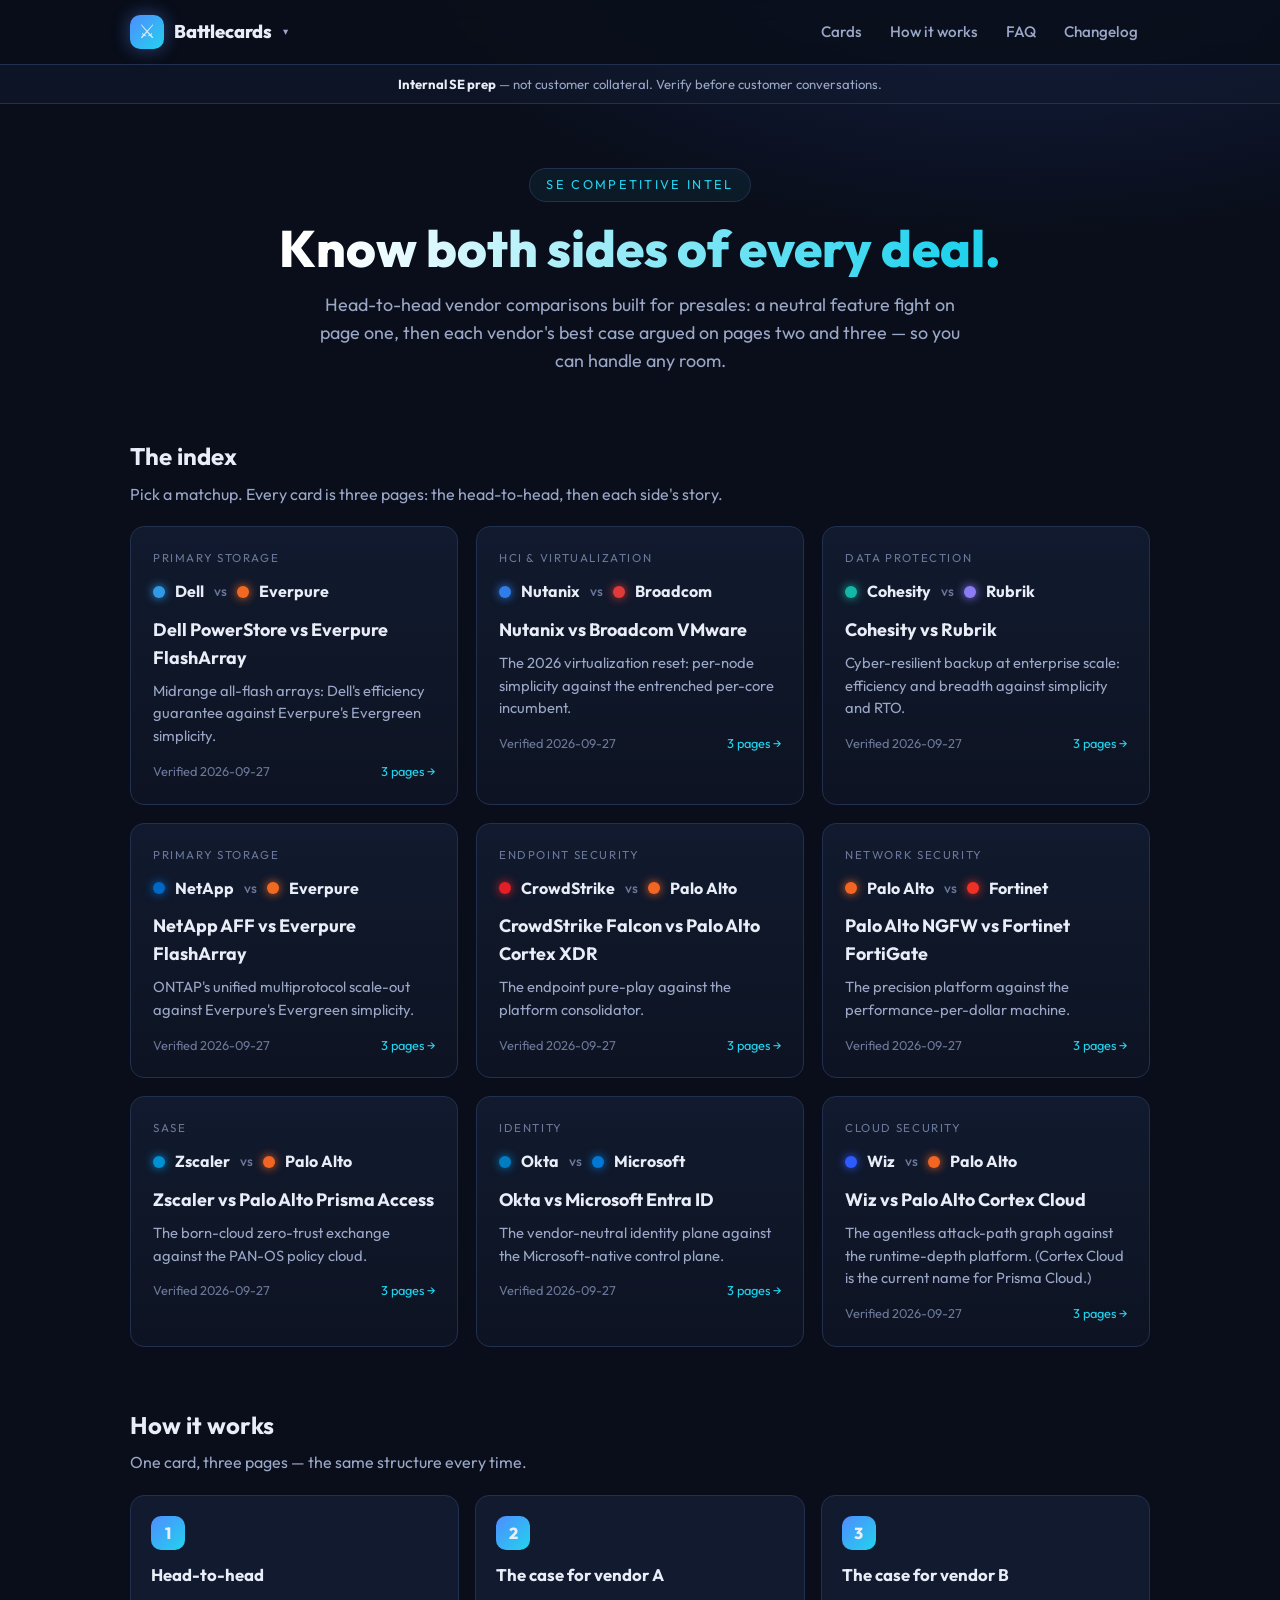
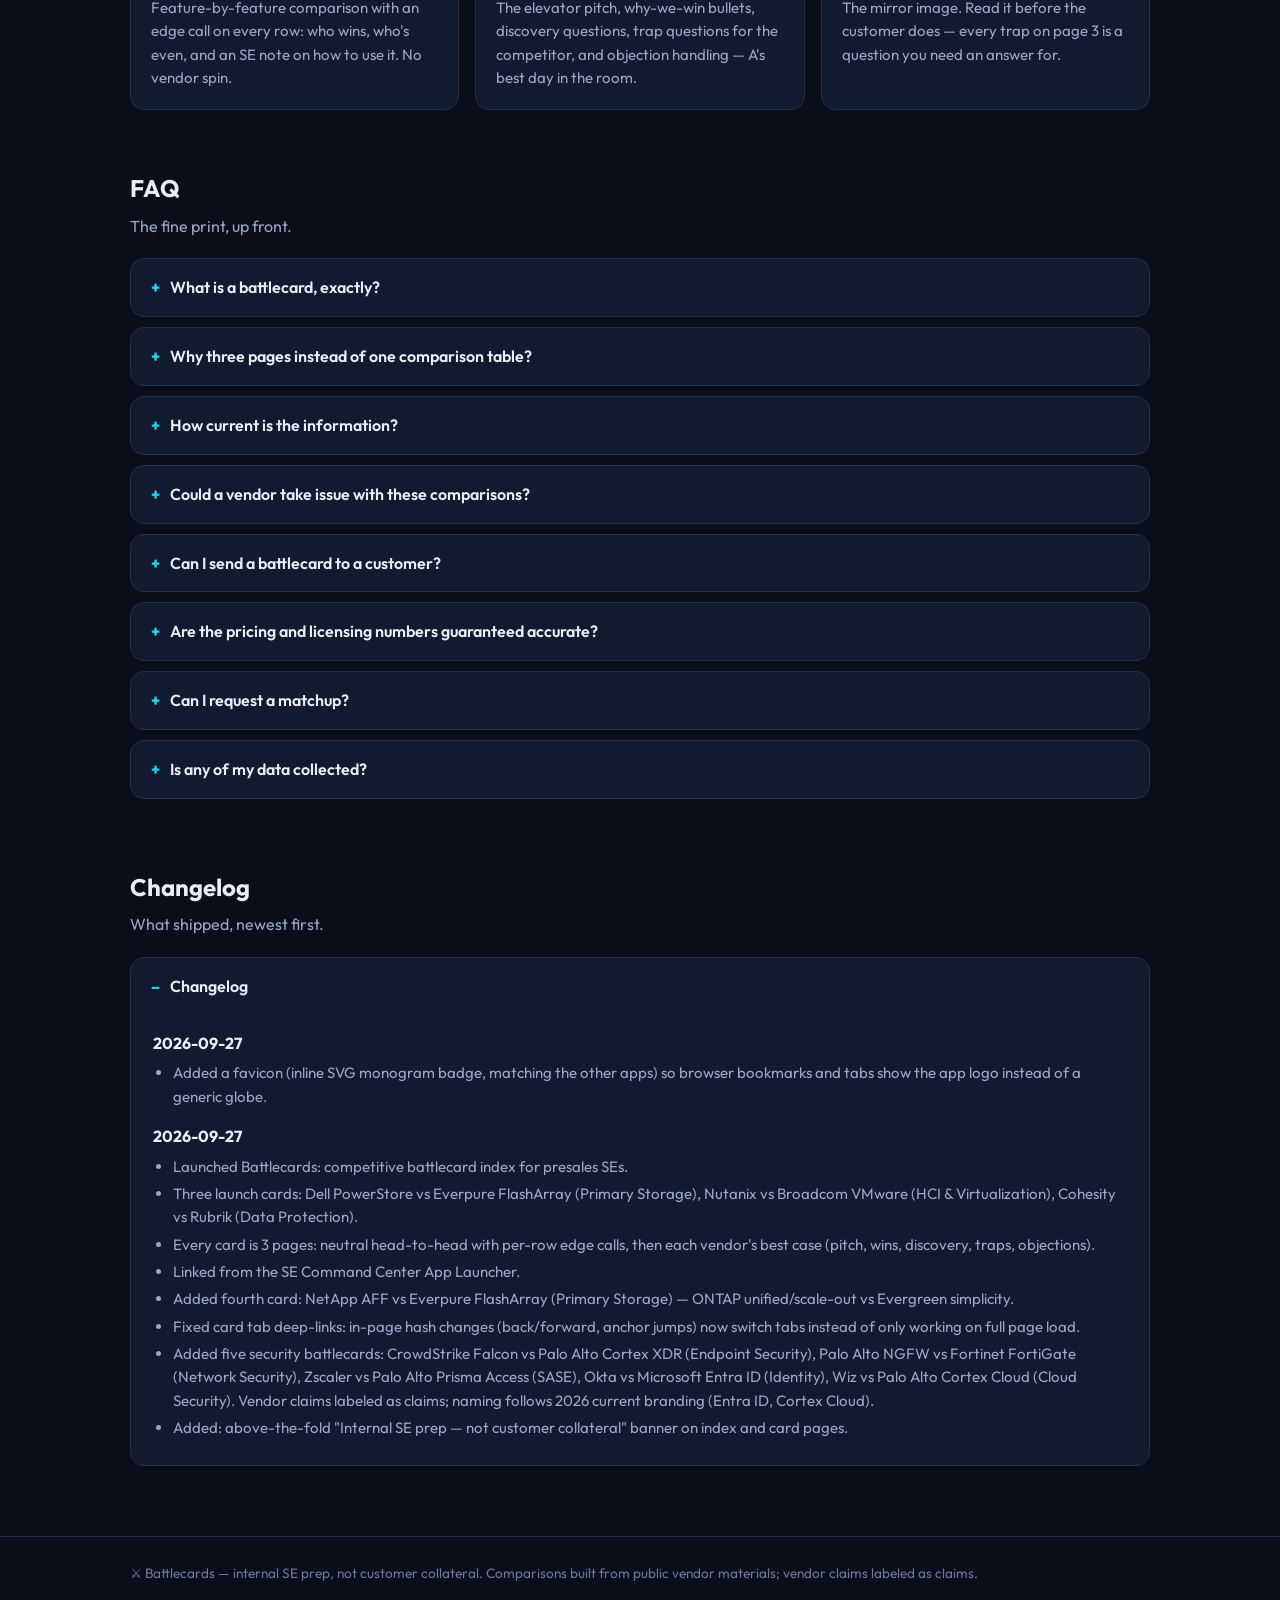
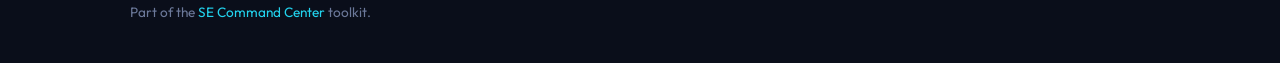
==== index.html @ a409bf7c "Add favicon (SVG monogram badge) for browser bookmarks/tabs" ====
<!DOCTYPE html>
<html lang="en">
<head>
<meta charset="UTF-8">
<meta name="viewport" content="width=device-width, initial-scale=1.0">
<title>Battlecards — Know both sides of every deal</title>
<link rel="stylesheet" href="styles.css?v=2">
<!-- PWA: installable home-screen app -->
<link rel="manifest" href="/manifest.webmanifest">
<meta name="theme-color" content="#0a0e1a">
<meta name="mobile-web-app-capable" content="yes">
<meta name="apple-mobile-web-app-capable" content="yes">
<meta name="apple-mobile-web-app-status-bar-style" content="black-translucent">
<meta name="apple-mobile-web-app-title" content="Battlecards">
<link rel="apple-touch-icon" href="/apple-touch-icon.png">
<link rel="icon" href="data:image/svg+xml,<svg xmlns='http://www.w3.org/2000/svg' viewBox='0 0 100 100'><rect width='100' height='100' rx='20' fill='%234f8cff'/><text x='50' y='68' font-size='52' text-anchor='middle' fill='white' font-family='sans-serif' font-weight='bold'>BC</text></svg>">
</head>
<body>
<header class="site">
  <div class="wrap">
    <div class="brand-dropdown" id="brandDropdown">
      <button class="brand" id="brandHome" aria-haspopup="true" aria-expanded="false" title="Switch app">
        <span class="glyph">⚔️</span>Battlecards
        <span class="brand-caret">▾</span>
      </button>
      <div class="brand-menu" id="brandMenu" role="menu" aria-label="Switch app"></div>
    </div>
    <nav class="site">
      <a href="#cards">Cards</a>
      <a href="#how">How it works</a>
      <a href="#faq">FAQ</a>
      <a href="#changelog">Changelog</a>
    </nav>
  </div>
</header>

<div class="internal-note"><p><strong>Internal SE prep</strong> — not customer collateral. Verify before customer conversations.</p></div>

<div class="wrap">
  <div class="hero">
    <span class="kicker">SE competitive intel</span>
    <h1>Know both sides of every deal.</h1>
    <p class="lede">Head-to-head vendor comparisons built for presales: a neutral feature fight on page one, then each vendor's best case argued on pages two and three — so you can handle any room.</p>
  </div>

  <section class="block" id="cards">
    <h2 class="sec">The index</h2>
    <p class="sec-sub">Pick a matchup. Every card is three pages: the head-to-head, then each side's story.</p>
    <div class="grid" id="card-grid"></div>
  </section>

  <section class="block" id="how">
    <h2 class="sec">How it works</h2>
    <p class="sec-sub">One card, three pages — the same structure every time.</p>
    <div class="steps">
      <div class="step">
        <div class="n">1</div>
        <h3>Head-to-head</h3>
        <p>Feature-by-feature comparison with an edge call on every row: who wins, who's even, and an SE note on how to use it. No vendor spin.</p>
      </div>
      <div class="step">
        <div class="n">2</div>
        <h3>The case for vendor A</h3>
        <p>The elevator pitch, why-we-win bullets, discovery questions, trap questions for the competitor, and objection handling — A's best day in the room.</p>
      </div>
      <div class="step">
        <div class="n">3</div>
        <h3>The case for vendor B</h3>
        <p>The mirror image. Read it before the customer does — every trap on page 3 is a question you need an answer for.</p>
      </div>
    </div>
  </section>

  <section class="block" id="faq">
    <h2 class="sec">FAQ</h2>
    <p class="sec-sub">The fine print, up front.</p>
    <details class="faq">
      <summary>What is a battlecard, exactly?</summary>
      <div class="body"><p>A competitive cheat sheet for presales: the positioning, discovery questions, trap questions, and objection handling you need when a deal turns into vendor A vs. vendor B. Built for SE prep — not customer collateral.</p></div>
    </details>
    <details class="faq">
      <summary>Why three pages instead of one comparison table?</summary>
      <div class="body"><p>A table tells you who wins a feature. It doesn't tell you what the other rep will say in the room. Pages 2 and 3 argue each side's best case so you walk in knowing both scripts — including the traps aimed at your vendor.</p></div>
    </details>
    <details class="faq">
      <summary>How current is the information?</summary>
      <div class="body"><p>Every card shows a "last verified" date. Specs, pricing, and licensing change fast in this industry — verify against current vendor datasheets before any customer conversation. Vendor claims are labeled as claims.</p></div>
    </details>
    <details class="faq">
      <summary>Could a vendor take issue with these comparisons?</summary>
      <div class="body"><p>These cards are built from public vendor materials — datasheets, published pricing, analyst reports, and the vendors' own marketing claims. Competitive claims are explicitly labeled as claims ("Dell's claim"), every card carries a "last verified" date, and nothing here is presented as a vendor's official position. That's the same standard as any competitive cheat sheet an SE builds by hand. If you spot something outdated or misattributed, flag it and it gets corrected.</p></div>
    </details>
    <details class="faq">
      <summary>Can I send a battlecard to a customer?</summary>
      <div class="body"><p>No — don't. These are internal prep tools: trap questions and objection handling lose their value (and gain risk) outside the team. Use what you learn here to run a better meeting; keep the card itself internal.</p></div>
    </details>
    <details class="faq">
      <summary>Are the pricing and licensing numbers guaranteed accurate?</summary>
      <div class="body"><p>No. They're researched snapshots, accurate as of the card's "last verified" date. Vendor pricing and licensing shift constantly — treat every number as a starting point and verify against the current datasheet and your distributor quote before repeating it in a customer room.</p></div>
    </details>
    <details class="faq">
      <summary>Can I request a matchup?</summary>
      <div class="body"><p>Yes — new cards get added to the index as they're built. Ask Sparky for the matchup you need.</p></div>
    </details>
    <details class="faq">
      <summary>Is any of my data collected?</summary>
      <div class="body"><p>No. Like the other SE tools, this app is 100% client-side. Nothing you view or click leaves your browser.</p></div>
    </details>
  </section>

  <section class="block" id="changelog">
    <h2 class="sec">Changelog</h2>
    <p class="sec-sub">What shipped, newest first.</p>
    <details class="changelog" open>
      <summary>Changelog</summary>
      <div id="changelog-body"><p>Loading…</p></div>
    </details>
  </section>
</div>

<footer class="site">
  <div class="wrap">
    <span>⚔️ Battlecards — internal SE prep, not customer collateral. Comparisons built from public vendor materials; vendor claims labeled as claims.</span>
    <span>Part of the <a href="https://scribnetai.github.io/se-command-center/">SE Command Center</a> toolkit.</span>
  </div>
</footer>

<script src="js/app-switcher.js?v=1"></script>
<script src="js/cards.js?v=3"></script>
<script src="js/app.js?v=1"></script>
</body>
</html>
---- styles.css ----
/* Battlecards — same SE-tools form: dark navy, Outfit, glow accents */
@import url("https://fonts.googleapis.com/css2?family=Outfit:wght@300;400;500;600;700;800&display=swap");

:root {
  --bg: #0a0e1a;
  --bg2: #0d1322;
  --panel: #111a2e;
  --panel2: #152036;
  --line: #22304f;
  --ink: #e8edf7;
  --muted: #9aa7c7;
  --dim: #6b7899;
  --accent: #4f8cff;
  --accent2: #22d3ee;
  --good: #34d399;
  --warn: #fbbf24;
  --radius: 14px;
}

* { box-sizing: border-box; }
html { scroll-behavior: smooth; }
body {
  margin: 0;
  background: radial-gradient(1200px 600px at 80% -10%, #14224a 0%, var(--bg) 55%) fixed, var(--bg);
  color: var(--ink);
  font-family: "Outfit", system-ui, sans-serif;
  line-height: 1.55;
}
a { color: var(--accent2); text-decoration: none; }
a:hover { text-decoration: underline; }

.wrap { max-width: 1060px; margin: 0 auto; padding: 0 20px; }

/* ---------- header ---------- */
header.site {
  position: sticky; top: 0; z-index: 50;
  background: rgba(10, 14, 26, 0.88);
  backdrop-filter: blur(10px);
  border-bottom: 1px solid var(--line);
}
header.site .wrap { display: flex; align-items: center; gap: 18px; padding-top: 12px; padding-bottom: 12px; }
.brand { display: flex; align-items: center; gap: 10px; font-weight: 800; font-size: 1.15rem; color: var(--ink); }
.brand:hover { text-decoration: none; }
.brand .glyph {
  width: 34px; height: 34px; border-radius: 10px;
  display: grid; place-items: center; font-size: 1.2rem;
  background: linear-gradient(135deg, var(--accent), var(--accent2));
  box-shadow: 0 0 18px rgba(79, 140, 255, 0.45);
}
nav.site { margin-left: auto; display: flex; gap: 4px; flex-wrap: wrap; }
nav.site a { color: var(--muted); padding: 8px 12px; border-radius: 8px; font-weight: 500; font-size: 0.95rem; }
nav.site a:hover { color: var(--ink); background: var(--panel); text-decoration: none; }

/* ---------- internal-use banner ---------- */
.internal-note {
  border-bottom: 1px solid var(--line);
  background: rgba(17, 26, 46, 0.55);
}
.internal-note p {
  margin: 0 auto;
  max-width: 1060px;
  padding: 9px 20px;
  text-align: center;
  font-size: 0.82rem;
  color: var(--muted);
}
.internal-note strong { color: var(--ink); font-weight: 700; }

/* ---------- hero ---------- */
.hero { padding: 64px 0 34px; text-align: center; }
.hero .kicker {
  display: inline-block; font-size: 0.8rem; letter-spacing: 0.18em; text-transform: uppercase;
  color: var(--accent2); border: 1px solid var(--line); border-radius: 999px;
  padding: 6px 16px; margin-bottom: 18px; background: rgba(34, 211, 238, 0.06);
}
.hero h1 {
  font-size: clamp(2rem, 5vw, 3.2rem); font-weight: 800; margin: 0 0 14px; line-height: 1.12;
  background: linear-gradient(92deg, #fff 20%, var(--accent2) 80%);
  -webkit-background-clip: text; background-clip: text; color: transparent;
}
.hero p.lede { color: var(--muted); font-size: 1.12rem; max-width: 640px; margin: 0 auto; }

/* ---------- section titles ---------- */
section.block { padding: 30px 0; }
h2.sec { font-size: 1.5rem; margin: 0 0 6px; font-weight: 700; }
p.sec-sub { color: var(--muted); margin: 0 0 20px; }

/* ---------- index grid ---------- */
.grid { display: grid; grid-template-columns: repeat(auto-fill, minmax(300px, 1fr)); gap: 18px; }
.bcard {
  display: block; background: linear-gradient(180deg, var(--panel), var(--bg2));
  border: 1px solid var(--line); border-radius: var(--radius);
  padding: 22px; color: var(--ink); transition: transform 0.15s ease, border-color 0.15s ease, box-shadow 0.15s ease;
}
.bcard:hover { text-decoration: none; transform: translateY(-3px); border-color: var(--accent); box-shadow: 0 12px 32px rgba(79, 140, 255, 0.18); }
.bcard .cat {
  font-size: 0.72rem; letter-spacing: 0.14em; text-transform: uppercase; color: var(--dim); margin-bottom: 12px;
}
.bcard .vsline { display: flex; align-items: center; gap: 10px; margin-bottom: 12px; font-weight: 700; }
.bcard .vsline .dot { width: 12px; height: 12px; border-radius: 50%; flex: none; box-shadow: 0 0 10px currentColor; }
.bcard .vsline .vs { color: var(--dim); font-weight: 500; font-size: 0.85rem; }
.bcard h3 { margin: 0 0 8px; font-size: 1.12rem; }
.bcard p.sub { color: var(--muted); font-size: 0.92rem; margin: 0 0 14px; }
.bcard .meta { display: flex; justify-content: space-between; color: var(--dim); font-size: 0.8rem; }
.bcard .meta .pages { color: var(--accent2); }

/* ---------- steps / how it works ---------- */
.steps { display: grid; grid-template-columns: repeat(auto-fit, minmax(240px, 1fr)); gap: 16px; }
.step { background: var(--panel); border: 1px solid var(--line); border-radius: var(--radius); padding: 20px; }
.step .n {
  width: 34px; height: 34px; border-radius: 10px; display: grid; place-items: center;
  font-weight: 800; background: linear-gradient(135deg, var(--accent), var(--accent2)); margin-bottom: 12px;
}
.step h3 { margin: 0 0 8px; font-size: 1.05rem; }
.step p { margin: 0; color: var(--muted); font-size: 0.94rem; }

/* ---------- FAQ ---------- */
details.faq { background: var(--panel); border: 1px solid var(--line); border-radius: var(--radius); margin-bottom: 10px; }
details.faq summary { cursor: pointer; padding: 16px 20px; font-weight: 600; list-style: none; }
details.faq summary::-webkit-details-marker { display: none; }
details.faq summary::before { content: "+"; color: var(--accent2); font-weight: 800; margin-right: 10px; }
details.faq[open] summary::before { content: "–"; }
details.faq .body { padding: 0 20px 18px; color: var(--muted); }
details.faq .body p { margin: 0 0 8px; }

/* ---------- changelog ---------- */
details.changelog { background: var(--panel); border: 1px solid var(--line); border-radius: var(--radius); }
details.changelog summary { cursor: pointer; padding: 16px 20px; font-weight: 600; list-style: none; }
details.changelog summary::-webkit-details-marker { display: none; }
details.changelog summary::before { content: "+"; color: var(--accent2); font-weight: 800; margin-right: 10px; }
details.changelog[open] summary::before { content: "–"; }
#changelog-body { padding: 0 22px 20px; color: var(--muted); }
#changelog-body h3 { color: var(--ink); font-size: 1rem; margin: 16px 0 6px; }
#changelog-body ul { margin: 0 0 6px; padding-left: 20px; }
#changelog-body li { margin-bottom: 4px; font-size: 0.94rem; }

/* ---------- battlecard page ---------- */
.backlink { display: inline-block; margin: 22px 0 6px; color: var(--muted); font-size: 0.92rem; }
.backlink:hover { color: var(--ink); }

.duel {
  display: grid; grid-template-columns: 1fr auto 1fr; gap: 14px; align-items: stretch;
  margin: 18px 0 8px;
}
.contender {
  border-radius: var(--radius); padding: 22px; background: var(--panel);
  border: 1px solid var(--line); border-top: 4px solid var(--vc);
  box-shadow: 0 0 24px color-mix(in srgb, var(--vc) 18%, transparent);
}
.contender .vname { font-size: 0.78rem; letter-spacing: 0.12em; text-transform: uppercase; color: var(--muted); }
.contender h2 { margin: 4px 0 8px; font-size: 1.5rem; }
.contender p.tag { margin: 0; color: var(--muted); font-size: 0.95rem; }
.vs-badge {
  align-self: center; width: 58px; height: 58px; border-radius: 50%;
  display: grid; place-items: center; font-weight: 800; font-size: 1.05rem;
  background: linear-gradient(135deg, var(--accent), var(--accent2));
  box-shadow: 0 0 26px rgba(79, 140, 255, 0.5);
}
.duel-sub { text-align: center; color: var(--dim); font-size: 0.85rem; margin-bottom: 20px; }

/* tabs */
.tabs { display: flex; gap: 8px; margin: 10px 0 22px; flex-wrap: wrap; }
.tab {
  border: 1px solid var(--line); background: var(--panel); color: var(--muted);
  border-radius: 999px; padding: 10px 20px; font-family: inherit; font-size: 0.95rem; font-weight: 600; cursor: pointer;
}
.tab:hover { color: var(--ink); border-color: var(--accent); }
.tab.active {
  color: #fff; border-color: transparent;
  background: linear-gradient(135deg, var(--accent), var(--accent2));
  box-shadow: 0 0 18px rgba(79, 140, 255, 0.4);
}
.tab .pg { opacity: 0.75; font-weight: 500; margin-right: 6px; }

/* score strip */
.score { background: var(--panel); border: 1px solid var(--line); border-radius: var(--radius); padding: 18px 22px; margin-bottom: 20px; }
.score .bar { display: flex; height: 14px; border-radius: 999px; overflow: hidden; background: #0a0f1e; margin-bottom: 10px; }
.score .bar div { transition: width 0.8s ease; }
.score .legend { display: flex; gap: 18px; flex-wrap: wrap; font-size: 0.9rem; color: var(--muted); }
.score .legend b { color: var(--ink); }
.score .legend .sw { display: inline-block; width: 10px; height: 10px; border-radius: 3px; margin-right: 6px; }

/* feature rows */
.feat { background: var(--panel); border: 1px solid var(--line); border-radius: var(--radius); padding: 20px 22px; margin-bottom: 14px; }
.feat .head { display: flex; align-items: center; gap: 12px; margin-bottom: 12px; }
.feat .head h3 { margin: 0; font-size: 1.02rem; text-transform: uppercase; letter-spacing: 0.06em; font-size: 0.92rem; }
.edge { margin-left: auto; font-size: 0.75rem; font-weight: 700; letter-spacing: 0.08em; text-transform: uppercase;
  padding: 5px 12px; border-radius: 999px; white-space: nowrap; }
.edge.a { background: color-mix(in srgb, var(--va) 18%, transparent); color: var(--va); border: 1px solid color-mix(in srgb, var(--va) 45%, transparent); }
.edge.b { background: color-mix(in srgb, var(--vb) 18%, transparent); color: var(--vb); border: 1px solid color-mix(in srgb, var(--vb) 45%, transparent); }
.edge.tie { background: rgba(154, 167, 199, 0.1); color: var(--muted); border: 1px solid var(--line); }
.feat .cols { display: grid; grid-template-columns: 1fr 1fr; gap: 14px; }
.feat .col { background: var(--bg2); border: 1px solid var(--line); border-radius: 10px; padding: 14px 16px; }
.feat .col .who { font-size: 0.75rem; font-weight: 700; letter-spacing: 0.1em; text-transform: uppercase; margin-bottom: 6px; }
.feat .col.ca .who { color: var(--va); }
.feat .col.cb .who { color: var(--vb); }
.feat .col p { margin: 0; font-size: 0.94rem; color: var(--ink); }
.feat .note { margin: 12px 0 0; font-size: 0.88rem; color: var(--muted); border-left: 3px solid var(--accent); padding-left: 12px; }
@media (max-width: 640px) { .feat .cols { grid-template-columns: 1fr; } .duel { grid-template-columns: 1fr; } .vs-badge { margin: 0 auto; } }

.takeaway {
  background: linear-gradient(135deg, rgba(79, 140, 255, 0.12), rgba(34, 211, 238, 0.08));
  border: 1px solid var(--accent); border-radius: var(--radius); padding: 20px 24px; margin: 22px 0;
}
.takeaway h3 { margin: 0 0 8px; font-size: 1rem; color: var(--accent2); }
.takeaway p { margin: 0; font-size: 1.02rem; }
.fineprint { color: var(--dim); font-size: 0.82rem; margin: 18px 0 8px; }

/* case pages */
.pitch { font-size: 1.12rem; color: var(--ink); background: var(--panel); border: 1px solid var(--line);
  border-left: 4px solid var(--vc); border-radius: 10px; padding: 18px 22px; margin-bottom: 22px; }
.case-sec { margin-bottom: 26px; }
.case-sec h3 { font-size: 1.05rem; margin: 0 0 12px; display: flex; align-items: center; gap: 10px; }
.case-sec h3 .ico { width: 30px; height: 30px; border-radius: 8px; display: grid; place-items: center;
  background: linear-gradient(135deg, var(--accent), var(--accent2)); font-size: 1rem; }
.case-sec ul { margin: 0; padding: 0; list-style: none; }
.case-sec li { background: var(--panel); border: 1px solid var(--line); border-radius: 10px; padding: 12px 16px; margin-bottom: 8px; font-size: 0.95rem; }
.case-sec li strong { color: var(--accent2); }
.qa { background: var(--panel); border: 1px solid var(--line); border-radius: 10px; padding: 14px 18px; margin-bottom: 10px; }
.qa .q { font-weight: 700; margin-bottom: 6px; }
.qa .q::before { content: "Q: "; color: var(--warn); }
.qa .a { color: var(--muted); font-size: 0.94rem; }
.qa .a::before { content: "A: "; color: var(--good); font-weight: 700; }

/* ---------- footer ---------- */
footer.site { border-top: 1px solid var(--line); margin-top: 40px; padding: 26px 0 40px; color: var(--dim); font-size: 0.85rem; }
footer.site .wrap { display: flex; gap: 18px; flex-wrap: wrap; justify-content: space-between; }

/* ---- app switcher (top-left dropdown) ---- */
.brand-dropdown{position:relative}
button.brand{background:none;border:0;cursor:pointer;font:inherit;padding:6px 10px;margin:-6px -10px;border-radius:10px;color:var(--ink);display:flex;align-items:center;gap:10px;font-weight:800;font-size:1.15rem}
button.brand:hover{background:rgba(255,255,255,.05);text-decoration:none}
.brand-caret{font-size:.65rem;color:var(--muted);margin-left:1px}
.brand-menu{position:absolute;top:calc(100% + 10px);left:0;min-width:248px;background:var(--panel);border:1px solid var(--line);border-radius:14px;padding:6px;box-shadow:0 16px 40px rgba(0,0,0,.5);display:none;z-index:60}
.brand-dropdown.open .brand-menu{display:block}
.brand-item{display:flex;align-items:center;gap:10px;width:100%;padding:9px 12px;border-radius:9px;color:var(--ink);text-decoration:none;font-size:.9rem;background:none;border:0;cursor:pointer;font-family:inherit;text-align:left;box-sizing:border-box}
.brand-item:hover{background:rgba(80,140,255,.12);text-decoration:none}
.brand-item .bi{font-size:1.05rem;line-height:1}
.brand-item.is-current{color:var(--accent2);font-weight:700}
.brand-item .cur{margin-left:auto;font-size:.7rem;color:var(--muted);font-weight:400}
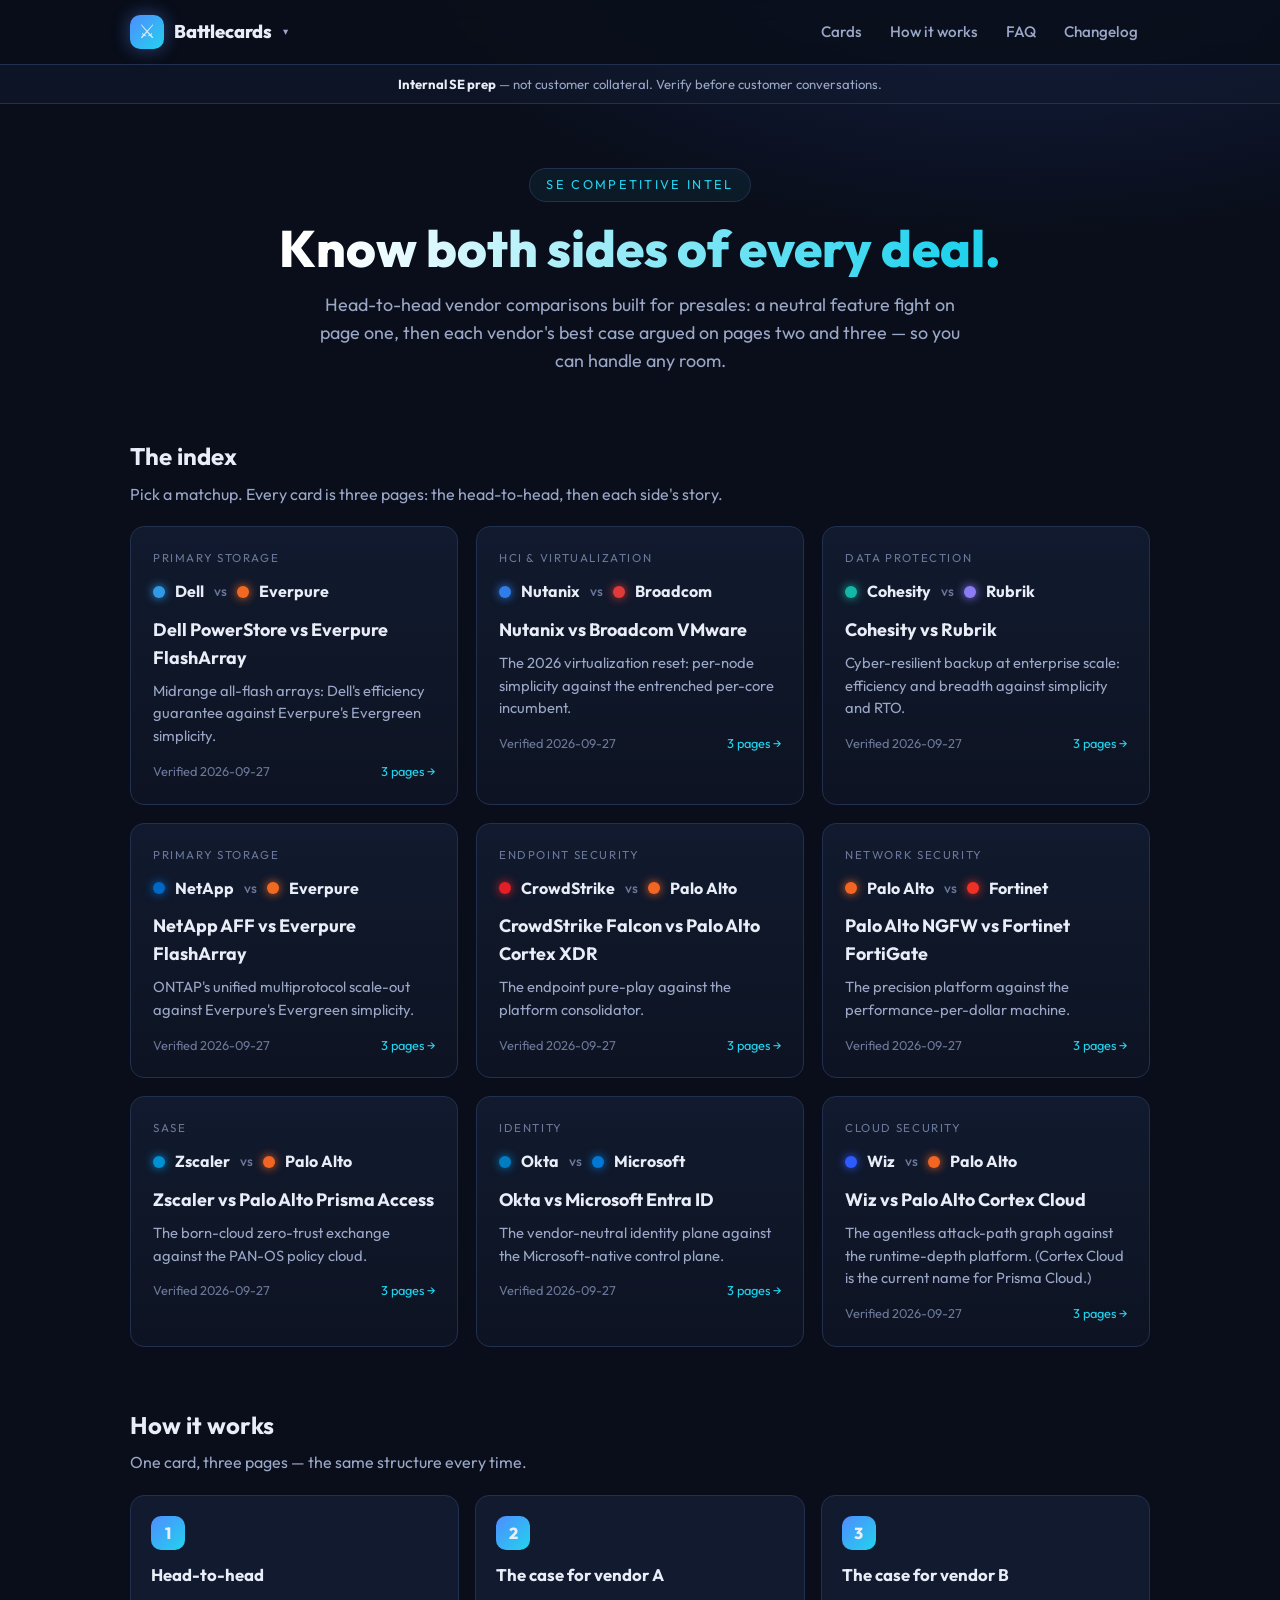
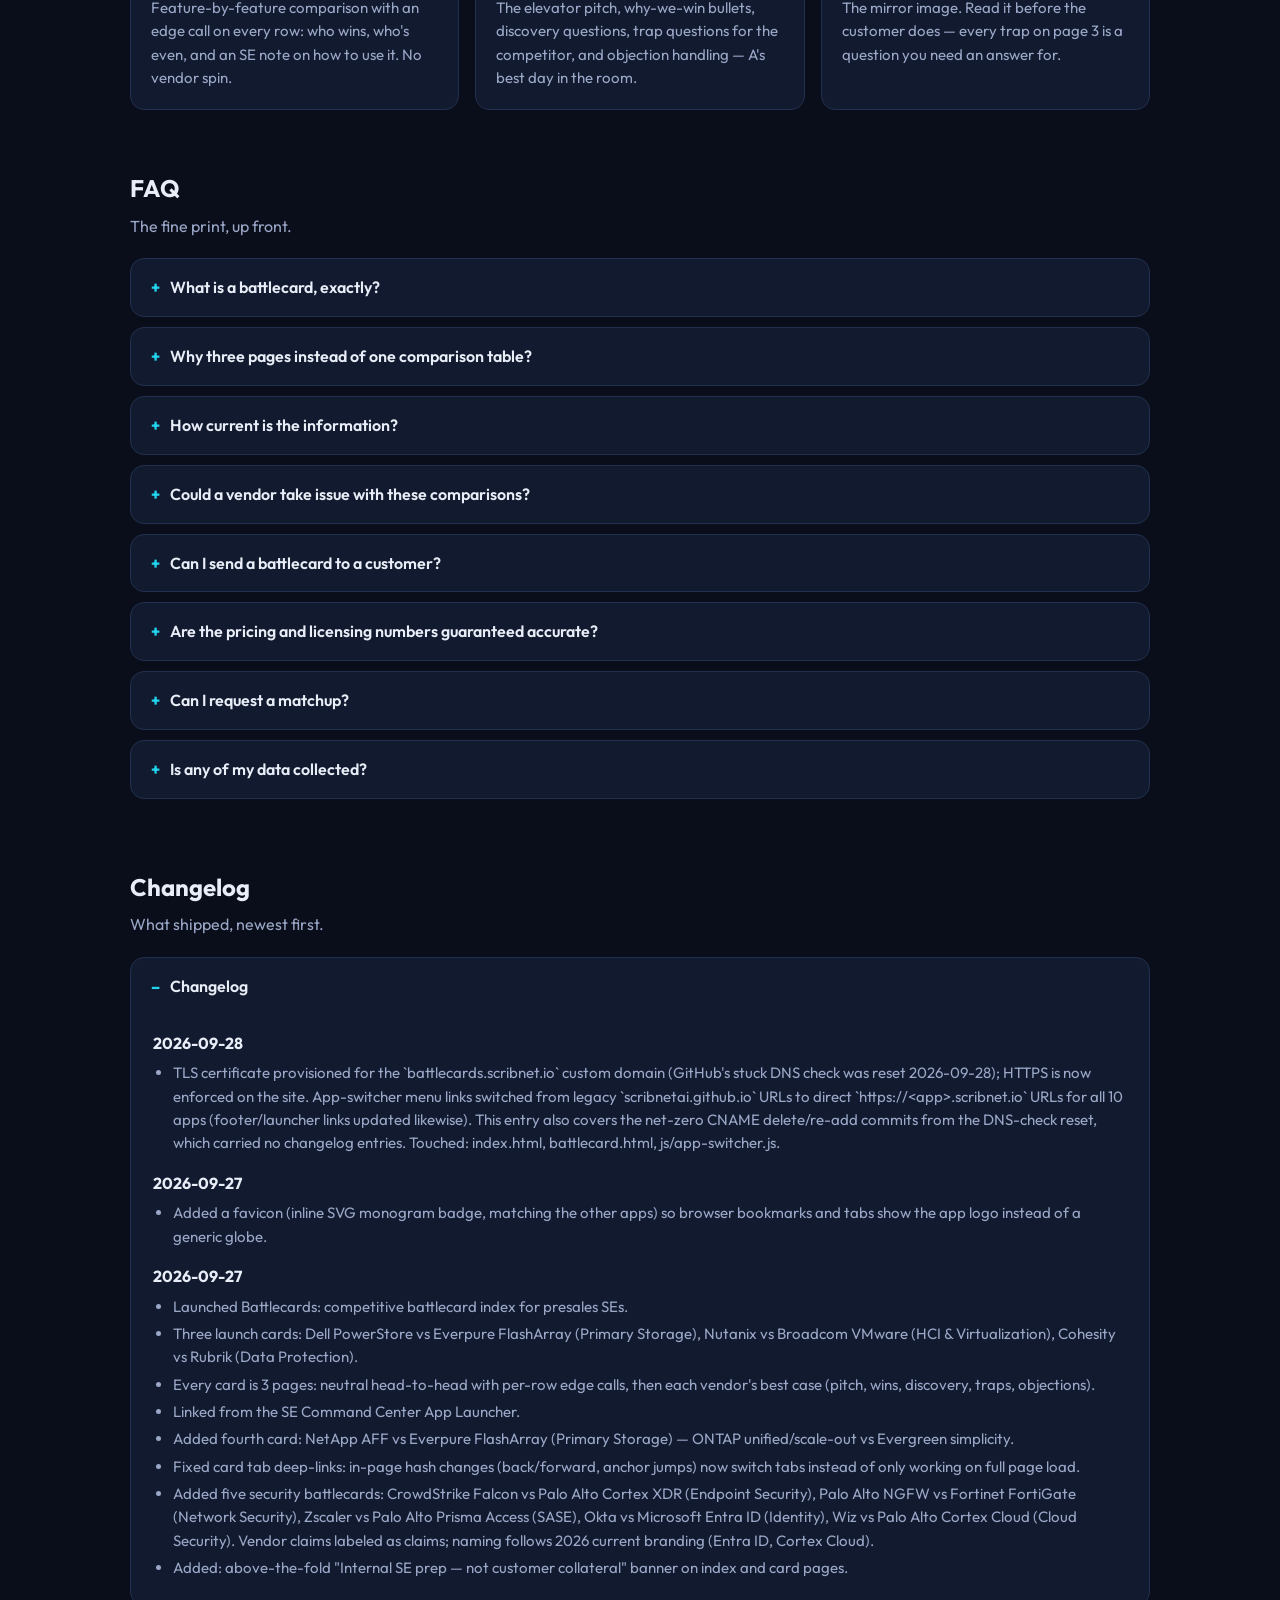
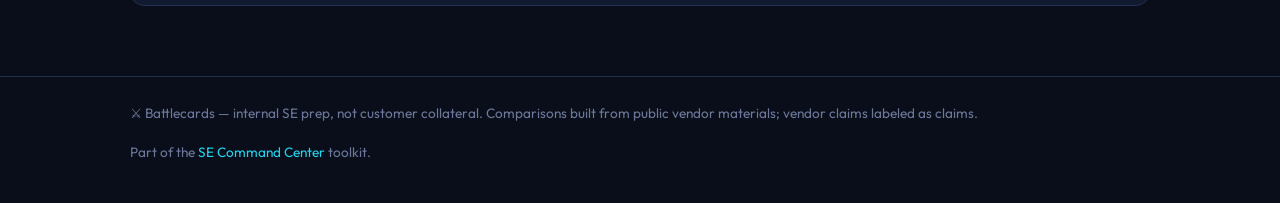
==== commit 79cb5f11: "HTTPS flip: enforce HTTPS on battlecards.scribnet.io, app-switcher + footer links to direct https su" ====
--- a/index.html
+++ b/index.html
@@ -121,11 +121,11 @@
 <footer class="site">
   <div class="wrap">
     <span>⚔️ Battlecards — internal SE prep, not customer collateral. Comparisons built from public vendor materials; vendor claims labeled as claims.</span>
-    <span>Part of the <a href="https://scribnetai.github.io/se-command-center/">SE Command Center</a> toolkit.</span>
+    <span>Part of the <a href="https://se-command-center.scribnet.io/">SE Command Center</a> toolkit.</span>
   </div>
 </footer>
 
-<script src="js/app-switcher.js?v=1"></script>
+<script src="js/app-switcher.js?v=2"></script>
 <script src="js/cards.js?v=3"></script>
 <script src="js/app.js?v=1"></script>
 </body>
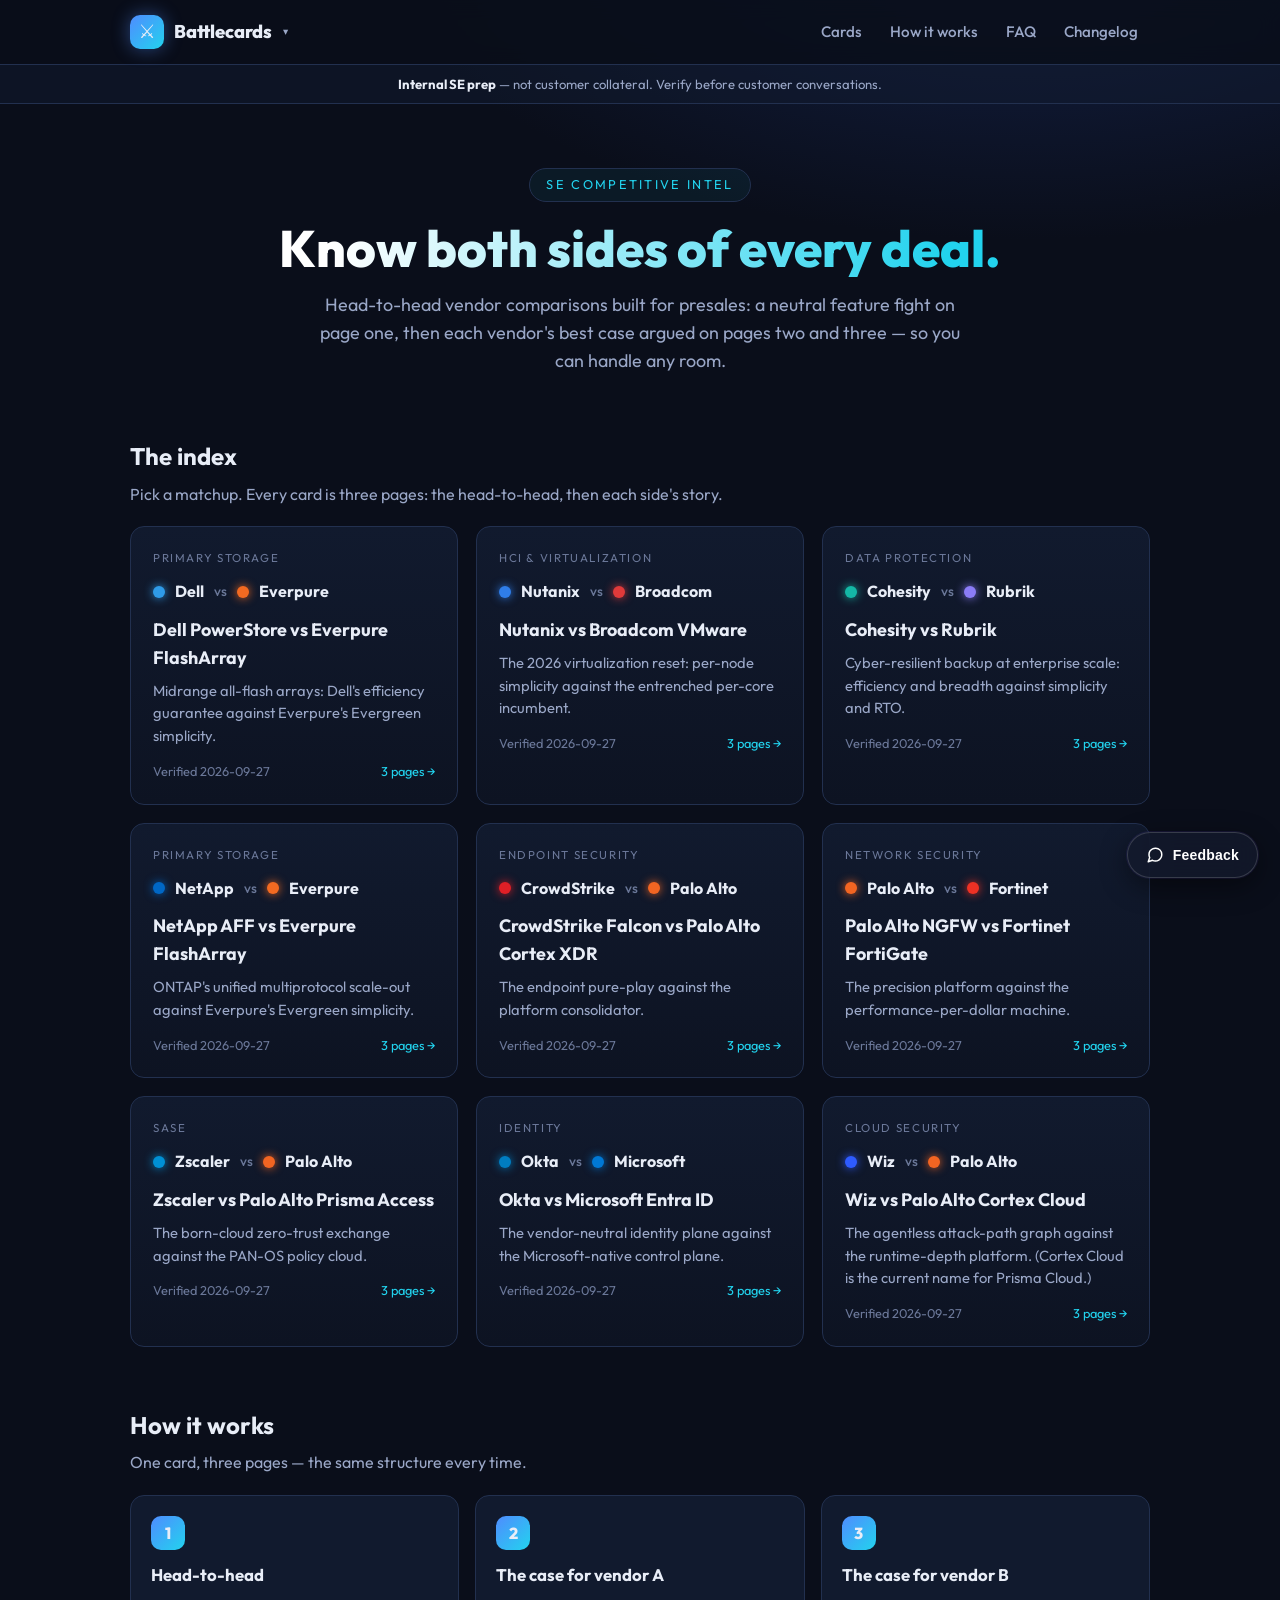
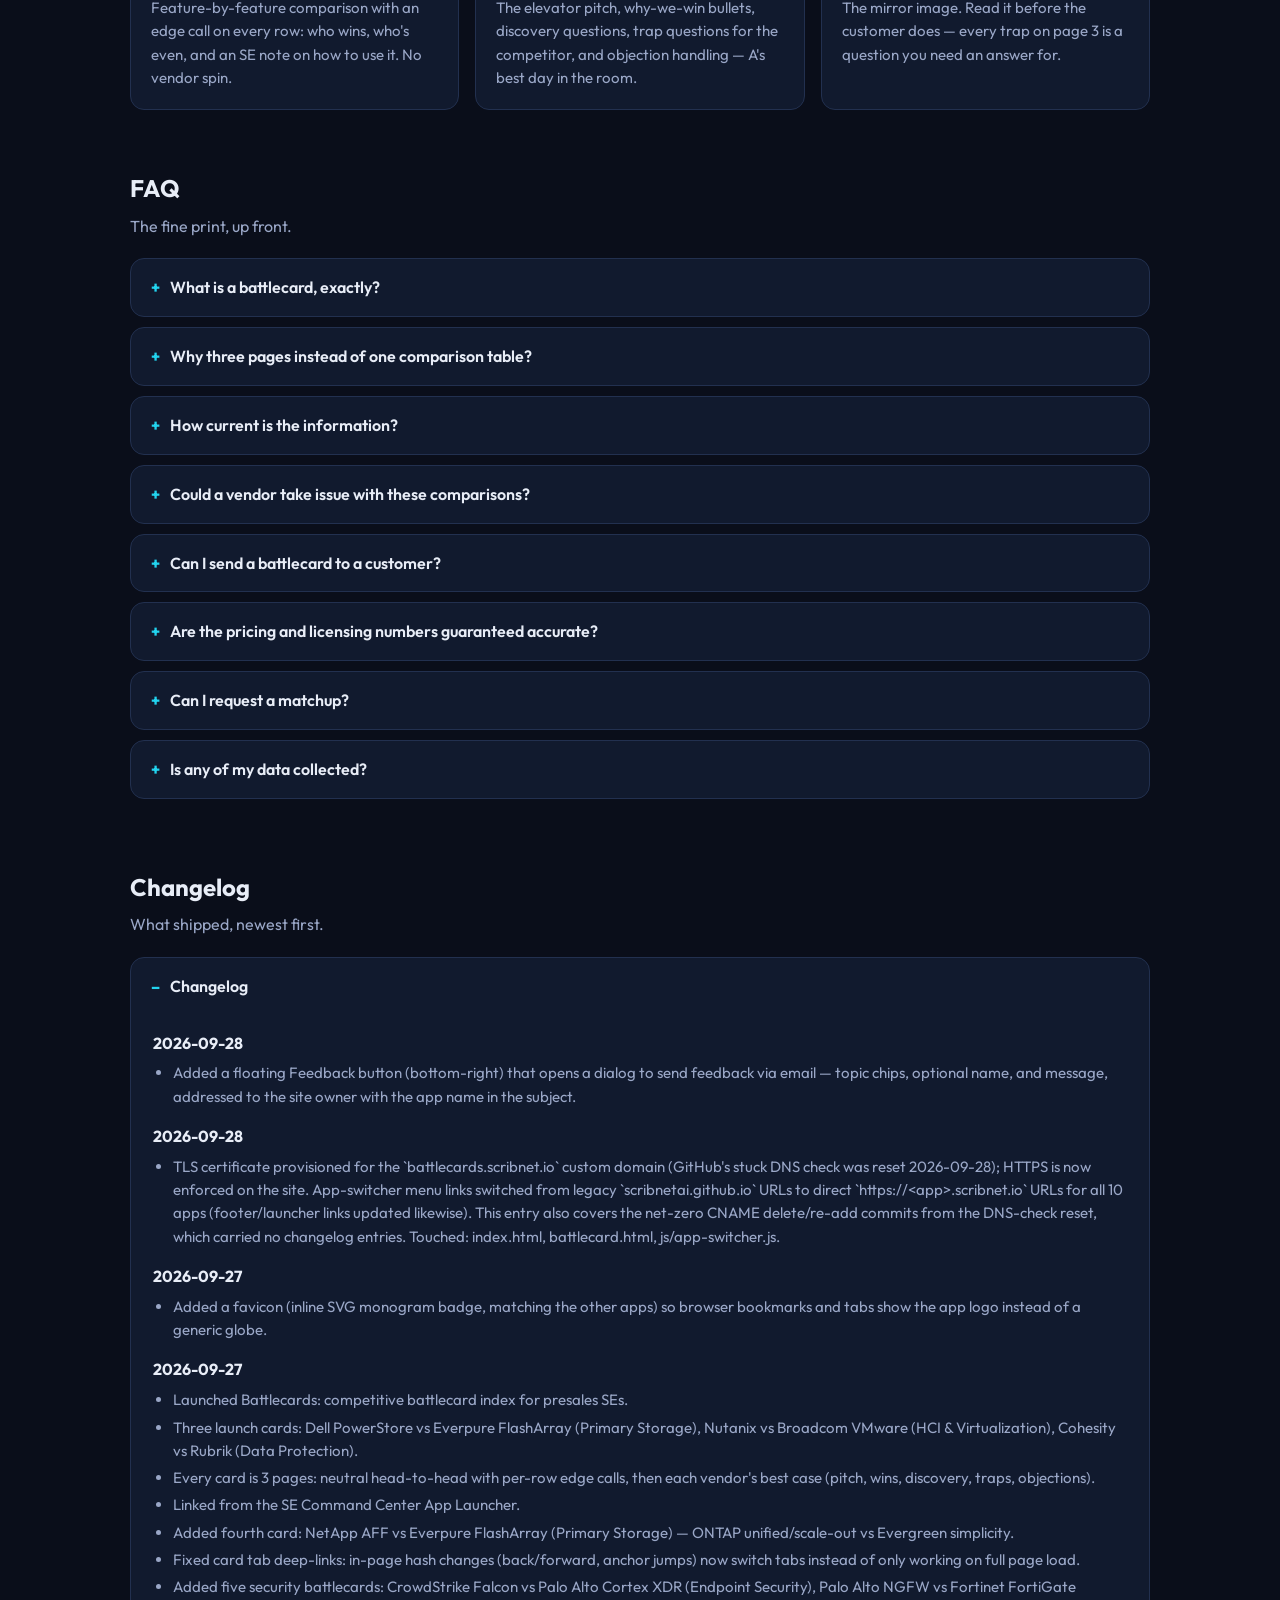
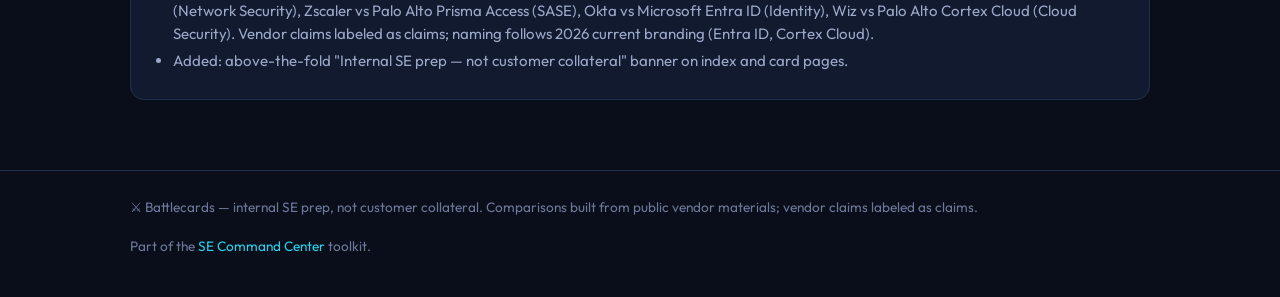
==== commit 95066487: "Add floating Feedback button (mailto dialog)" ====
--- a/index.html
+++ b/index.html
@@ -128,5 +128,114 @@
 <script src="js/app-switcher.js?v=2"></script>
 <script src="js/cards.js?v=3"></script>
 <script src="js/app.js?v=1"></script>
+<!-- ScribNet feedback widget: floating button + dialog, sends via user's email client (mailto). Self-contained: no external deps, no reliance on page CSS. -->
+<style>
+.snkf-btn{position:fixed;right:22px;bottom:22px;z-index:9990;display:flex;align-items:center;gap:9px;
+  padding:12px 18px;border-radius:999px;cursor:pointer;font-family:Inter,-apple-system,"Segoe UI",Roboto,sans-serif;
+  font-size:14px;font-weight:600;letter-spacing:.2px;color:#fff;
+  background:rgba(20,26,46,.78);-webkit-backdrop-filter:blur(14px);backdrop-filter:blur(14px);
+  border:1px solid rgba(255,255,255,.16);box-shadow:0 8px 28px rgba(0,0,0,.45),0 0 0 1px rgba(124,92,255,.12);
+  transition:transform .18s ease,box-shadow .18s ease,border-color .18s ease;min-height:46px}
+.snkf-btn:hover{transform:translateY(-2px);border-color:rgba(124,92,255,.55);box-shadow:0 12px 32px rgba(0,0,0,.5),0 0 18px rgba(124,92,255,.35)}
+.snkf-btn:active{transform:translateY(0)}
+.snkf-btn svg{width:18px;height:18px;flex:none}
+.snkf-overlay{position:fixed;inset:0;z-index:9991;display:none;align-items:center;justify-content:center;
+  background:rgba(4,6,12,.62);-webkit-backdrop-filter:blur(6px);backdrop-filter:blur(6px);padding:16px}
+.snkf-overlay.open{display:flex}
+.snkf-card{width:420px;max-width:100%;max-height:calc(100vh - 60px);overflow:auto;border-radius:20px;padding:26px 24px 22px;
+  background:rgba(20,26,46,.92);-webkit-backdrop-filter:blur(20px);backdrop-filter:blur(20px);
+  border:1px solid rgba(255,255,255,.14);box-shadow:0 24px 70px rgba(0,0,0,.6);
+  font-family:Inter,-apple-system,"Segoe UI",Roboto,sans-serif;color:#eef1f8;
+  animation:snkf-pop .22s cubic-bezier(.2,.9,.3,1.2)}
+@keyframes snkf-pop{from{transform:scale(.94) translateY(10px);opacity:0}to{transform:none;opacity:1}}
+.snkf-title{font-size:19px;font-weight:700;margin:0 0 4px}
+.snkf-sub{font-size:13.5px;color:#9aa4c0;margin:0 0 18px;line-height:1.5}
+.snkf-label{font-size:12px;font-weight:600;text-transform:uppercase;letter-spacing:.8px;color:#8b94b3;margin:0 0 8px}
+.snkf-chips{display:flex;gap:8px;flex-wrap:wrap;margin-bottom:18px}
+.snkf-chip{padding:8px 15px;border-radius:999px;border:1px solid rgba(255,255,255,.16);background:rgba(255,255,255,.05);
+  color:#cfd6ea;font-size:13.5px;font-weight:600;cursor:pointer;font-family:inherit;transition:all .15s ease}
+.snkf-chip:hover{border-color:rgba(124,92,255,.6);color:#fff}
+.snkf-chip.sel{background:linear-gradient(135deg,#7c5cff,#38bdf8);border-color:transparent;color:#fff;box-shadow:0 4px 14px rgba(124,92,255,.4)}
+.snkf-field{width:100%;box-sizing:border-box;border-radius:12px;border:1px solid rgba(255,255,255,.14);
+  background:rgba(255,255,255,.05);color:#fff;font-family:inherit;font-size:14.5px;padding:11px 13px;margin-bottom:14px;outline:none;
+  transition:border-color .15s ease}
+.snkf-field::placeholder{color:#6b7490}
+.snkf-field:focus{border-color:#7c5cff;box-shadow:0 0 0 3px rgba(124,92,255,.25)}
+textarea.snkf-field{resize:vertical;min-height:110px;line-height:1.55}
+.snkf-actions{display:flex;gap:10px;justify-content:flex-end;margin-top:4px}
+.snkf-cancel{padding:11px 18px;border-radius:12px;border:1px solid rgba(255,255,255,.16);background:transparent;
+  color:#cfd6ea;font-family:inherit;font-size:14px;font-weight:600;cursor:pointer}
+.snkf-cancel:hover{background:rgba(255,255,255,.07)}
+.snkf-send{padding:11px 22px;border-radius:12px;border:none;cursor:pointer;
+  background:linear-gradient(135deg,#7c5cff,#38bdf8);color:#fff;font-family:inherit;font-size:14px;font-weight:700;
+  box-shadow:0 6px 20px rgba(124,92,255,.45);transition:transform .15s ease,box-shadow .15s ease}
+.snkf-send:hover{transform:translateY(-1px);box-shadow:0 8px 26px rgba(124,92,255,.6)}
+.snkf-send:disabled{opacity:.45;cursor:default;transform:none}
+.snkf-note{font-size:12px;color:#6b7490;margin:14px 0 0;text-align:center}
+@media (max-width:480px){
+  .snkf-overlay{align-items:flex-end;padding:0}
+  .snkf-card{width:100%;border-radius:22px 22px 0 0;max-height:88vh}
+  .snkf-btn{right:16px;bottom:16px;padding:12px 16px}
+}
+</style>
+<button class="snkf-btn" id="snkfBtn" aria-label="Send feedback" aria-haspopup="dialog">
+  <svg viewBox="0 0 24 24" fill="none" stroke="currentColor" stroke-width="2" stroke-linecap="round" stroke-linejoin="round" aria-hidden="true"><path d="M21 11.5a8.38 8.38 0 0 1-.9 3.8 8.5 8.5 0 0 1-7.6 4.7 8.38 8.38 0 0 1-3.8-.9L3 21l1.9-5.7a8.38 8.38 0 0 1-.9-3.8 8.5 8.5 0 0 1 4.7-7.6 8.38 8.38 0 0 1 3.8-.9h.5a8.48 8.48 0 0 1 8 8v.5z"/></svg>
+  <span>Feedback</span>
+</button>
+<div class="snkf-overlay" id="snkfOverlay" role="dialog" aria-modal="true" aria-labelledby="snkfTitle">
+  <div class="snkf-card">
+    <h2 class="snkf-title" id="snkfTitle">Send feedback</h2>
+    <p class="snkf-sub">Spotted a bug, have an idea, or just want to say hi? I read everything.</p>
+    <p class="snkf-label">What's this about?</p>
+    <div class="snkf-chips" id="snkfChips">
+      <button type="button" class="snkf-chip sel" data-topic="Bug">Bug</button>
+      <button type="button" class="snkf-chip" data-topic="Idea">Idea</button>
+      <button type="button" class="snkf-chip" data-topic="Question">Question</button>
+      <button type="button" class="snkf-chip" data-topic="Praise">Praise</button>
+    </div>
+    <p class="snkf-label">Your name <span style="text-transform:none;letter-spacing:0;opacity:.6">(optional)</span></p>
+    <input class="snkf-field" id="snkfName" type="text" maxlength="80" placeholder="Jane SE" autocomplete="name">
+    <p class="snkf-label">Message</p>
+    <textarea class="snkf-field" id="snkfMsg" maxlength="2000" placeholder="What's on your mind?"></textarea>
+    <div class="snkf-actions">
+      <button type="button" class="snkf-cancel" id="snkfCancel">Cancel</button>
+      <button type="button" class="snkf-send" id="snkfSend" disabled>Send via email</button>
+    </div>
+    <p class="snkf-note">Opens your email app with the message addressed to me.</p>
+  </div>
+</div>
+<script>
+(function(){
+  var TO = "scribnet.ai@gmail.com";
+  var btn = document.getElementById("snkfBtn"),
+      overlay = document.getElementById("snkfOverlay"),
+      cancel = document.getElementById("snkfCancel"),
+      send = document.getElementById("snkfSend"),
+      nameEl = document.getElementById("snkfName"),
+      msgEl = document.getElementById("snkfMsg"),
+      chips = document.getElementById("snkfChips"),
+      topic = "Bug";
+  function open(){ overlay.classList.add("open"); setTimeout(function(){ msgEl.focus(); }, 60); }
+  function close(){ overlay.classList.remove("open"); btn.focus(); }
+  btn.addEventListener("click", open);
+  cancel.addEventListener("click", close);
+  overlay.addEventListener("click", function(e){ if (e.target === overlay) close(); });
+  document.addEventListener("keydown", function(e){ if (e.key === "Escape" && overlay.classList.contains("open")) close(); });
+  chips.addEventListener("click", function(e){
+    var c = e.target.closest(".snkf-chip"); if (!c) return;
+    chips.querySelectorAll(".snkf-chip").forEach(function(x){ x.classList.remove("sel"); });
+    c.classList.add("sel"); topic = c.getAttribute("data-topic");
+  });
+  msgEl.addEventListener("input", function(){ send.disabled = !msgEl.value.trim(); });
+  send.addEventListener("click", function(){
+    var msg = msgEl.value.trim(); if (!msg) return;
+    var subject = "[Feedback: " + topic + "] " + document.title;
+    var body = msg + "\n\n— " + (nameEl.value.trim() || "Anonymous") + "\nPage: " + location.href;
+    location.href = "mailto:" + TO + "?subject=" + encodeURIComponent(subject) + "&body=" + encodeURIComponent(body);
+    close();
+  });
+})();
+</script>
+
 </body>
 </html>
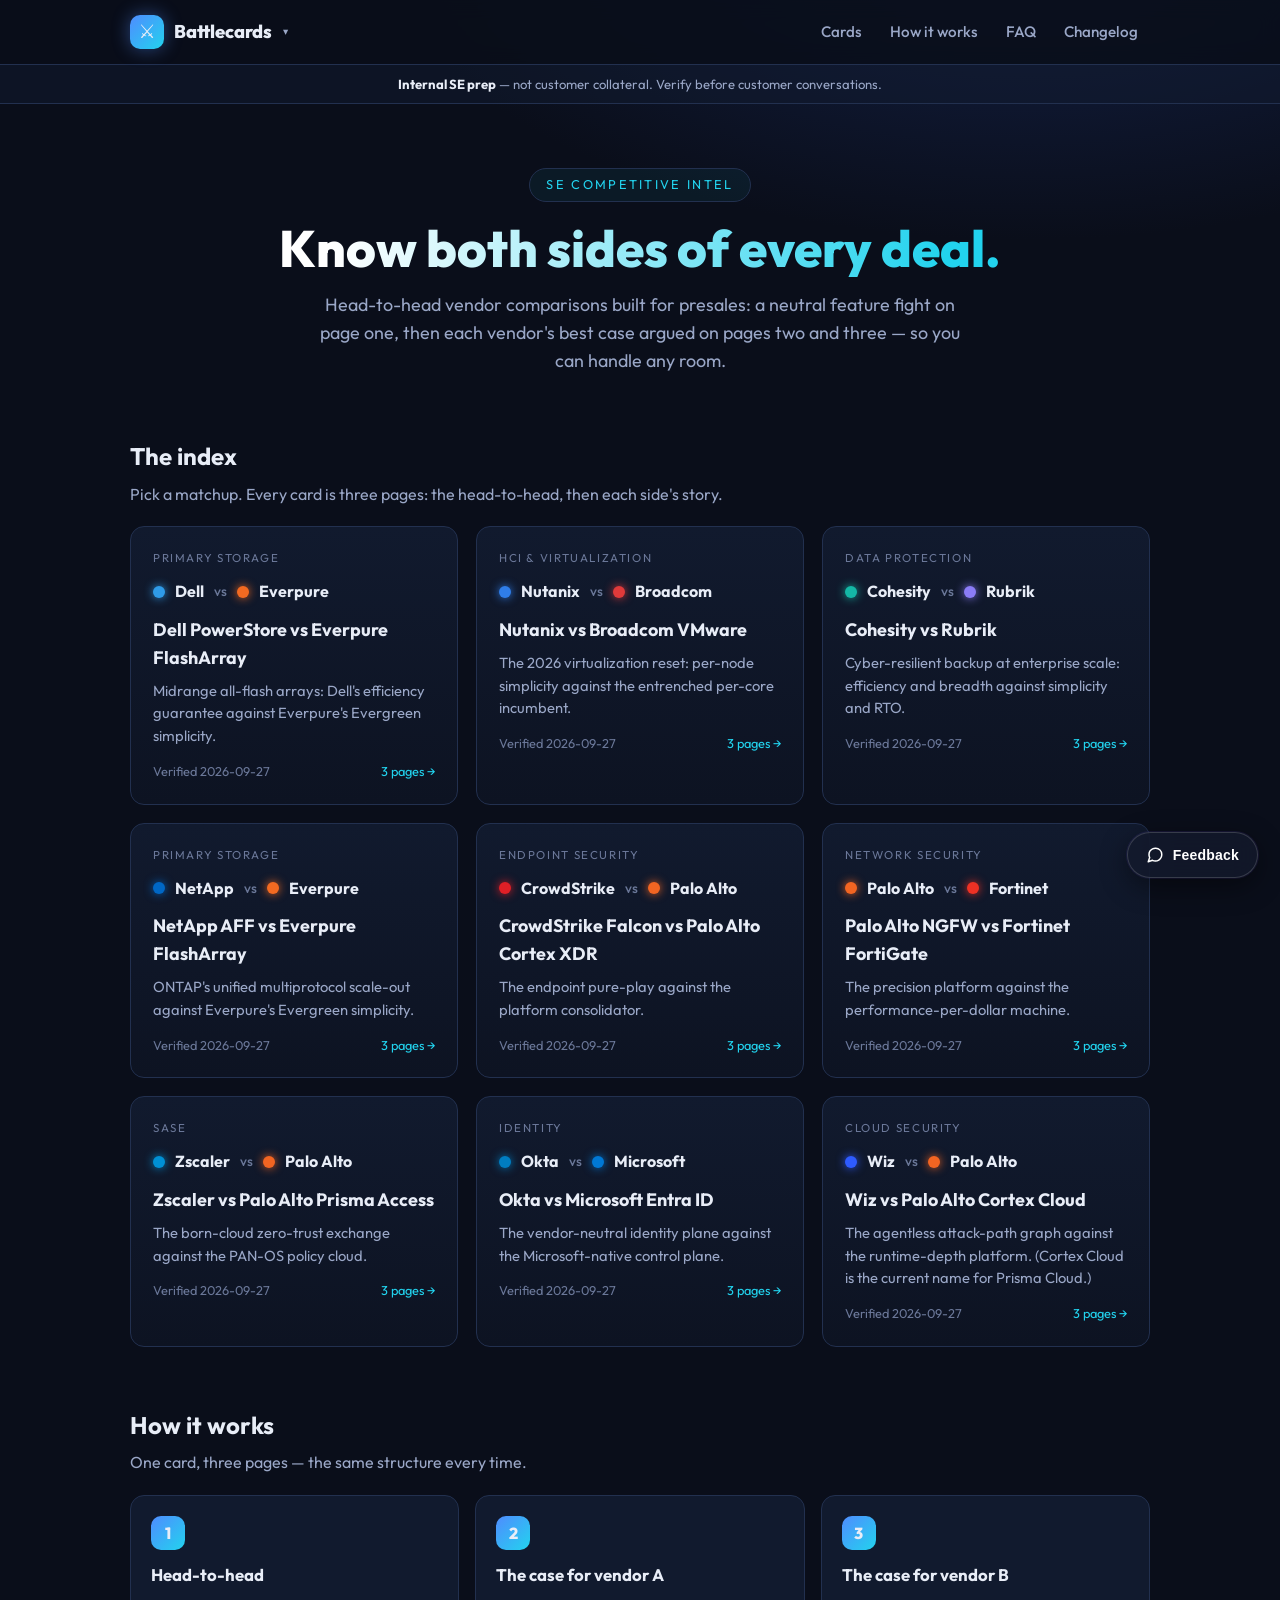
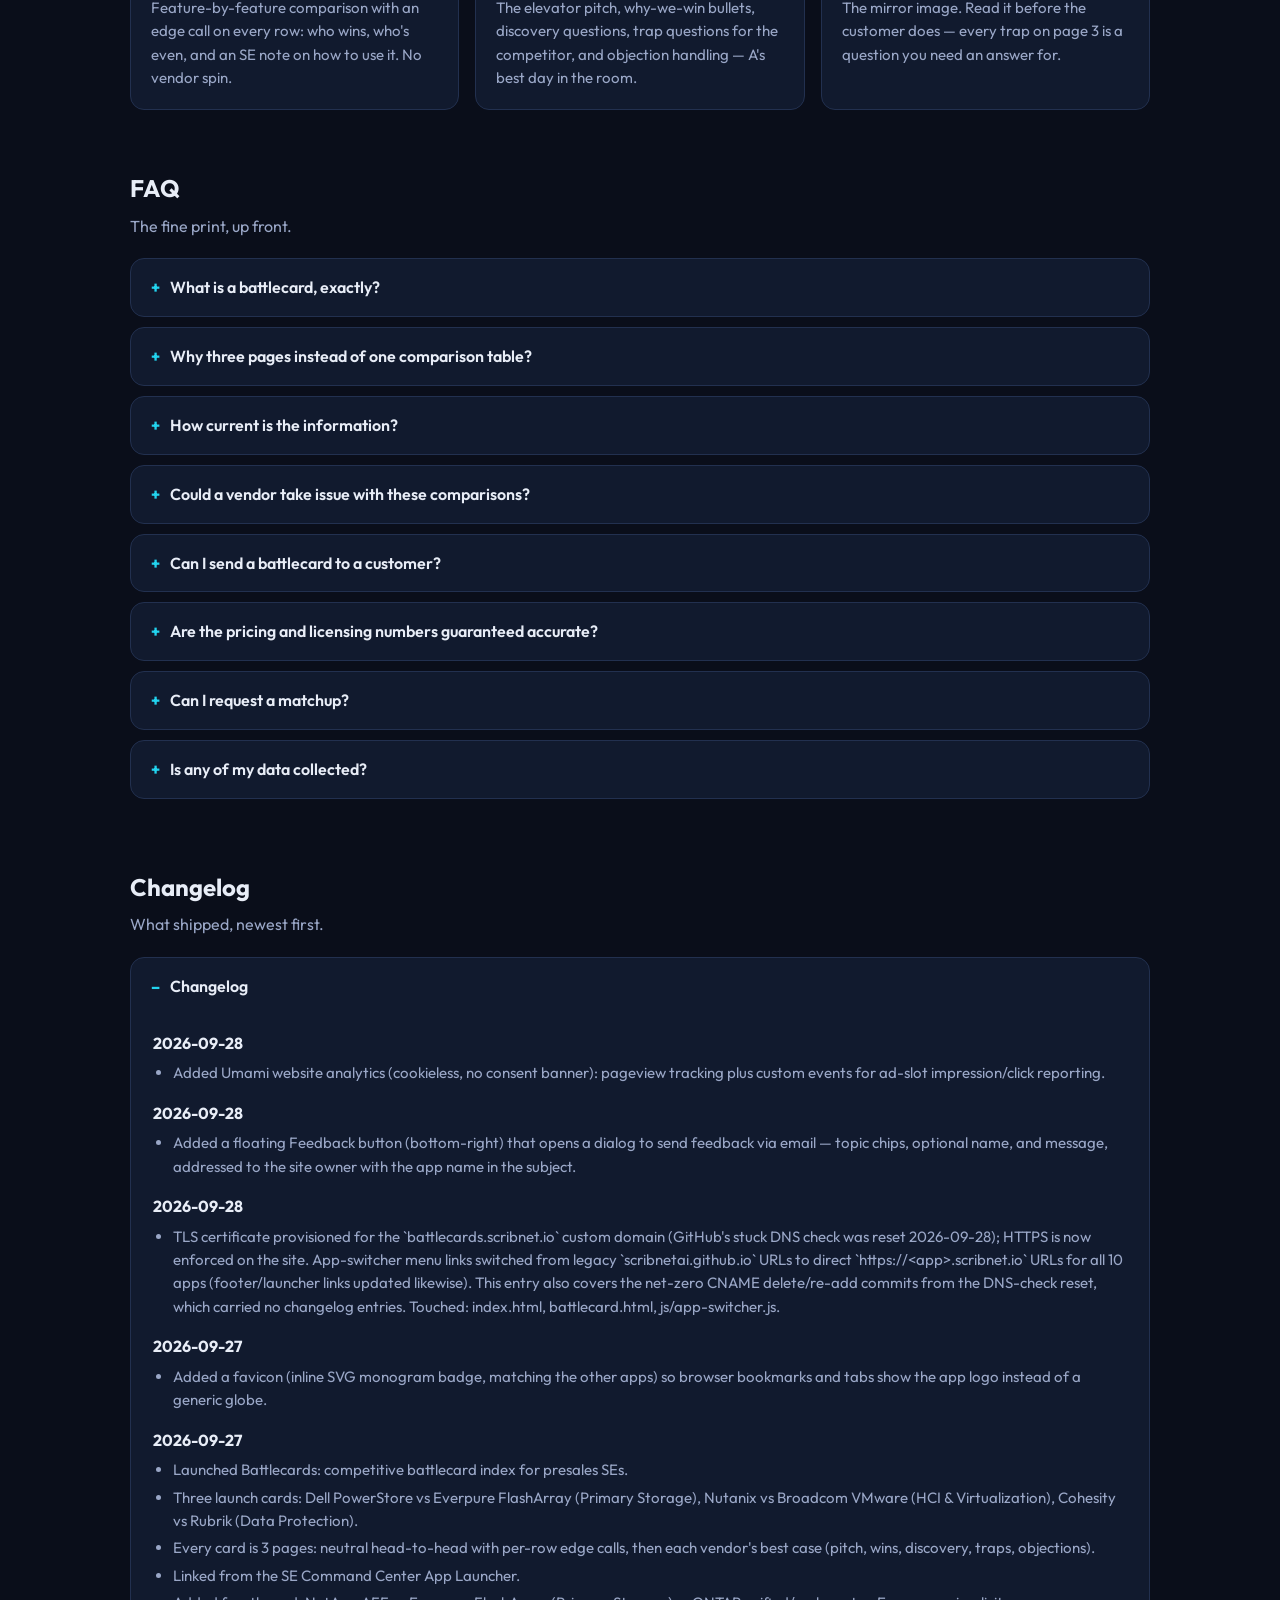
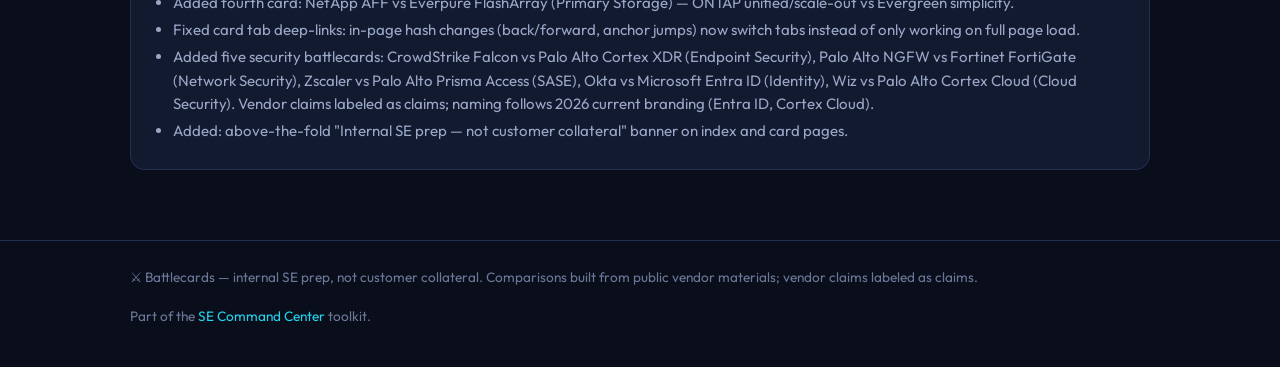
==== commit 7609e91d: "Add Umami analytics snippet (cookieless pageview tracking)" ====
--- a/index.html
+++ b/index.html
@@ -14,6 +14,8 @@
 <meta name="apple-mobile-web-app-title" content="Battlecards">
 <link rel="apple-touch-icon" href="/apple-touch-icon.png">
 <link rel="icon" href="data:image/svg+xml,<svg xmlns='http://www.w3.org/2000/svg' viewBox='0 0 100 100'><rect width='100' height='100' rx='20' fill='%234f8cff'/><text x='50' y='68' font-size='52' text-anchor='middle' fill='white' font-family='sans-serif' font-weight='bold'>BC</text></svg>">
+<!-- Analytics: Umami (cookieless, no consent banner) -->
+<script defer src="https://cloud.umami.is/script.js" data-website-id="025bed5c-dced-450a-a701-95f7cd065922"></script>
 </head>
 <body>
 <header class="site">
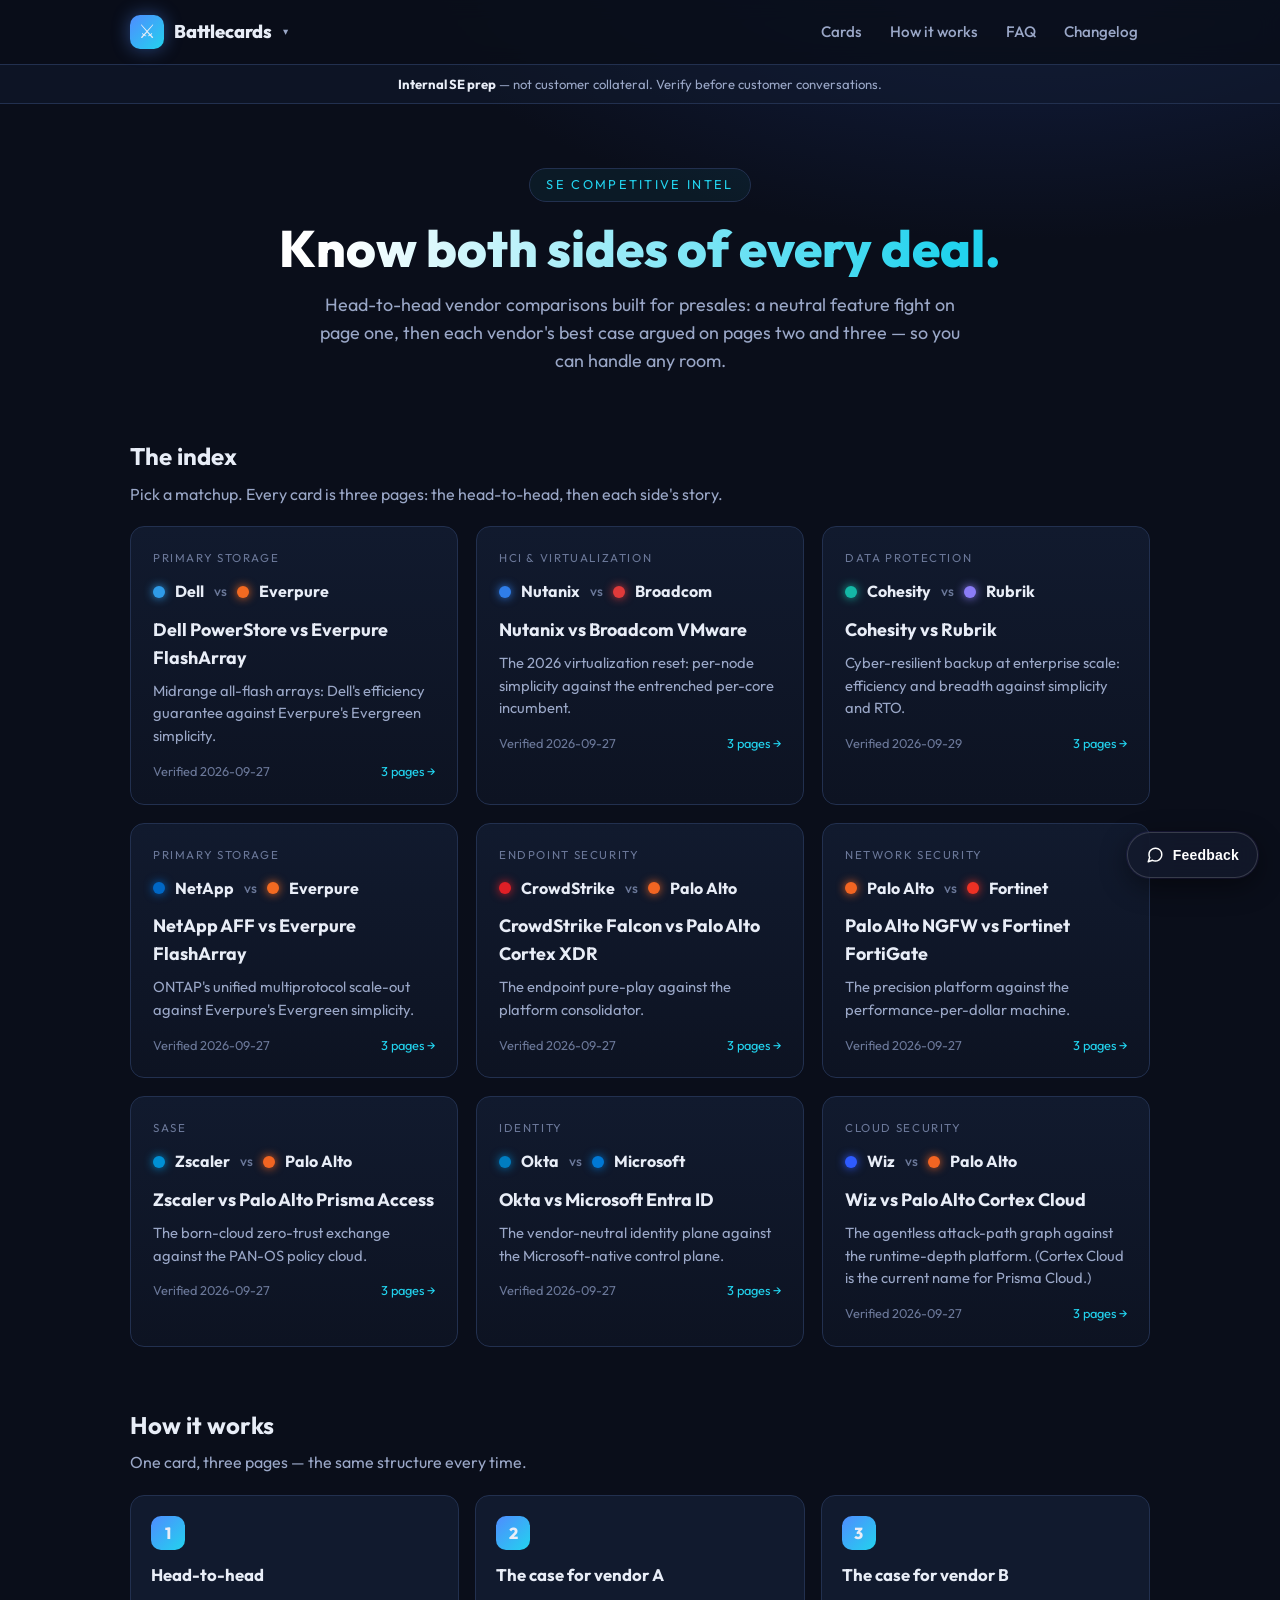
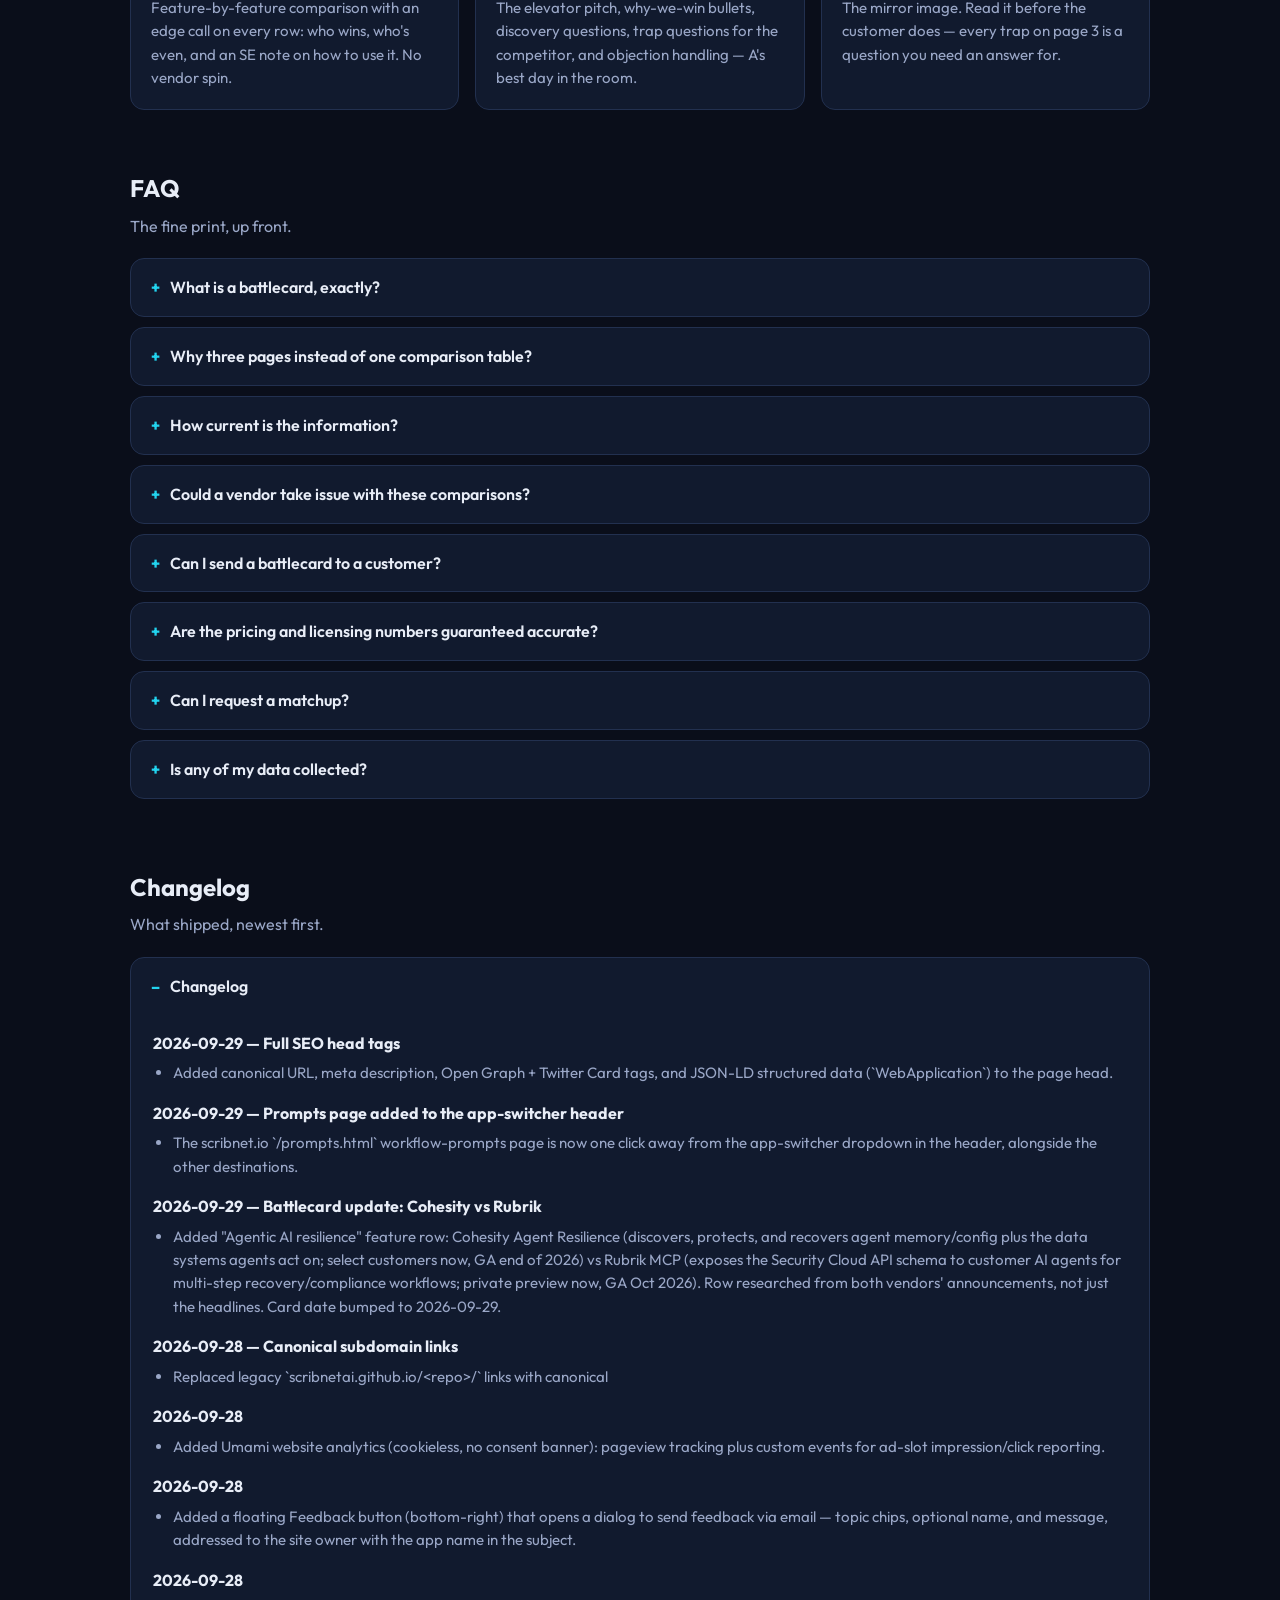
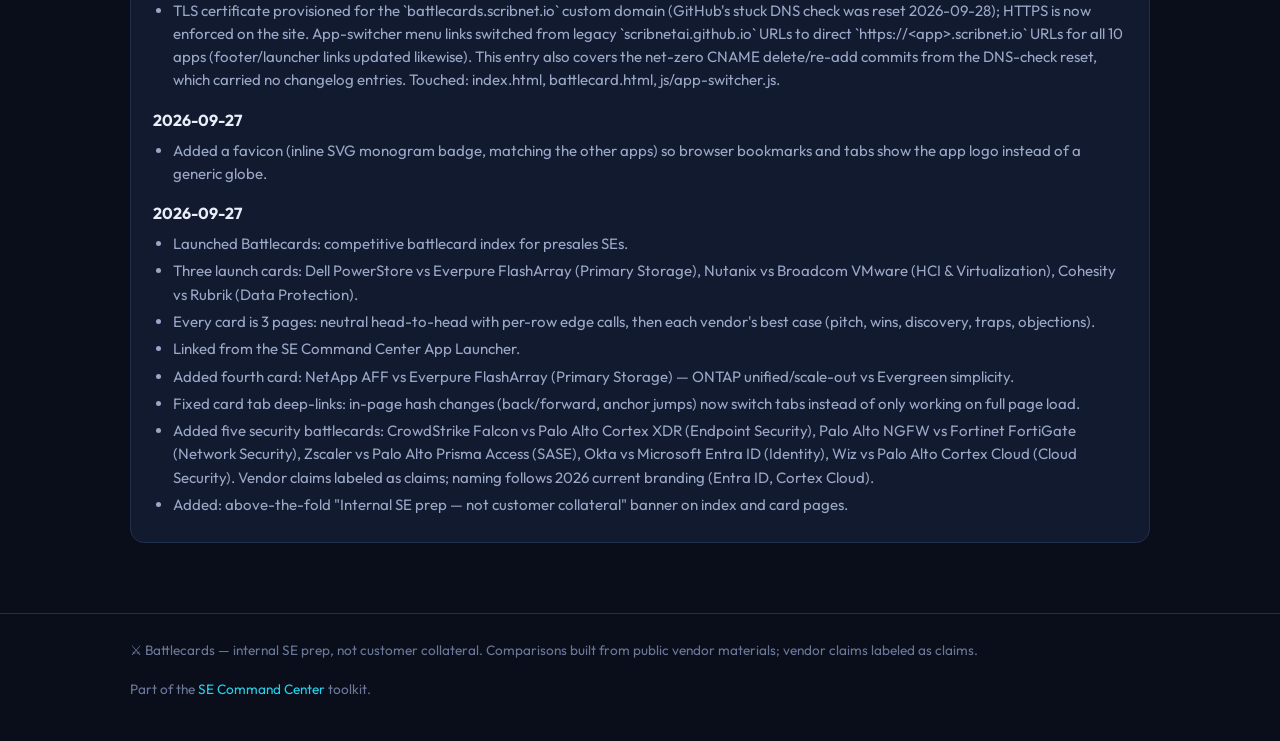
==== commit 6a70ec92: "Full SEO head tags" ====
--- a/index.html
+++ b/index.html
@@ -16,6 +16,30 @@
 <link rel="icon" href="data:image/svg+xml,<svg xmlns='http://www.w3.org/2000/svg' viewBox='0 0 100 100'><rect width='100' height='100' rx='20' fill='%234f8cff'/><text x='50' y='68' font-size='52' text-anchor='middle' fill='white' font-family='sans-serif' font-weight='bold'>BC</text></svg>">
 <!-- Analytics: Umami (cookieless, no consent banner) -->
 <script defer src="https://cloud.umami.is/script.js" data-website-id="025bed5c-dced-450a-a701-95f7cd065922"></script>
+<!-- SEO -->
+<link rel="canonical" href="https://battlecards.scribnet.io/">
+<meta name="description" content="Competitive battlecards for infrastructure deals — know both sides of every deal.">
+<meta property="og:type" content="website">
+<meta property="og:site_name" content="ScribNet">
+<meta property="og:title" content="Battlecards — Know both sides of every deal">
+<meta property="og:description" content="Competitive battlecards for infrastructure deals — know both sides of every deal.">
+<meta property="og:url" content="https://battlecards.scribnet.io/">
+<meta property="og:image" content="https://battlecards.scribnet.io/icon-512.png">
+<meta name="twitter:card" content="summary_large_image">
+<meta name="twitter:title" content="Battlecards — Know both sides of every deal">
+<meta name="twitter:description" content="Competitive battlecards for infrastructure deals — know both sides of every deal.">
+<meta name="twitter:image" content="https://battlecards.scribnet.io/icon-512.png">
+<script type="application/ld+json">
+{
+  "@context": "https://schema.org",
+  "@type": "WebApplication",
+  "name": "Battlecards",
+  "url": "https://battlecards.scribnet.io/",
+  "applicationCategory": "BusinessApplication",
+  "operatingSystem": "Web",
+  "description": "Competitive battlecards for infrastructure deals \u2014 know both sides of every deal."
+}
+</script>
 </head>
 <body>
 <header class="site">
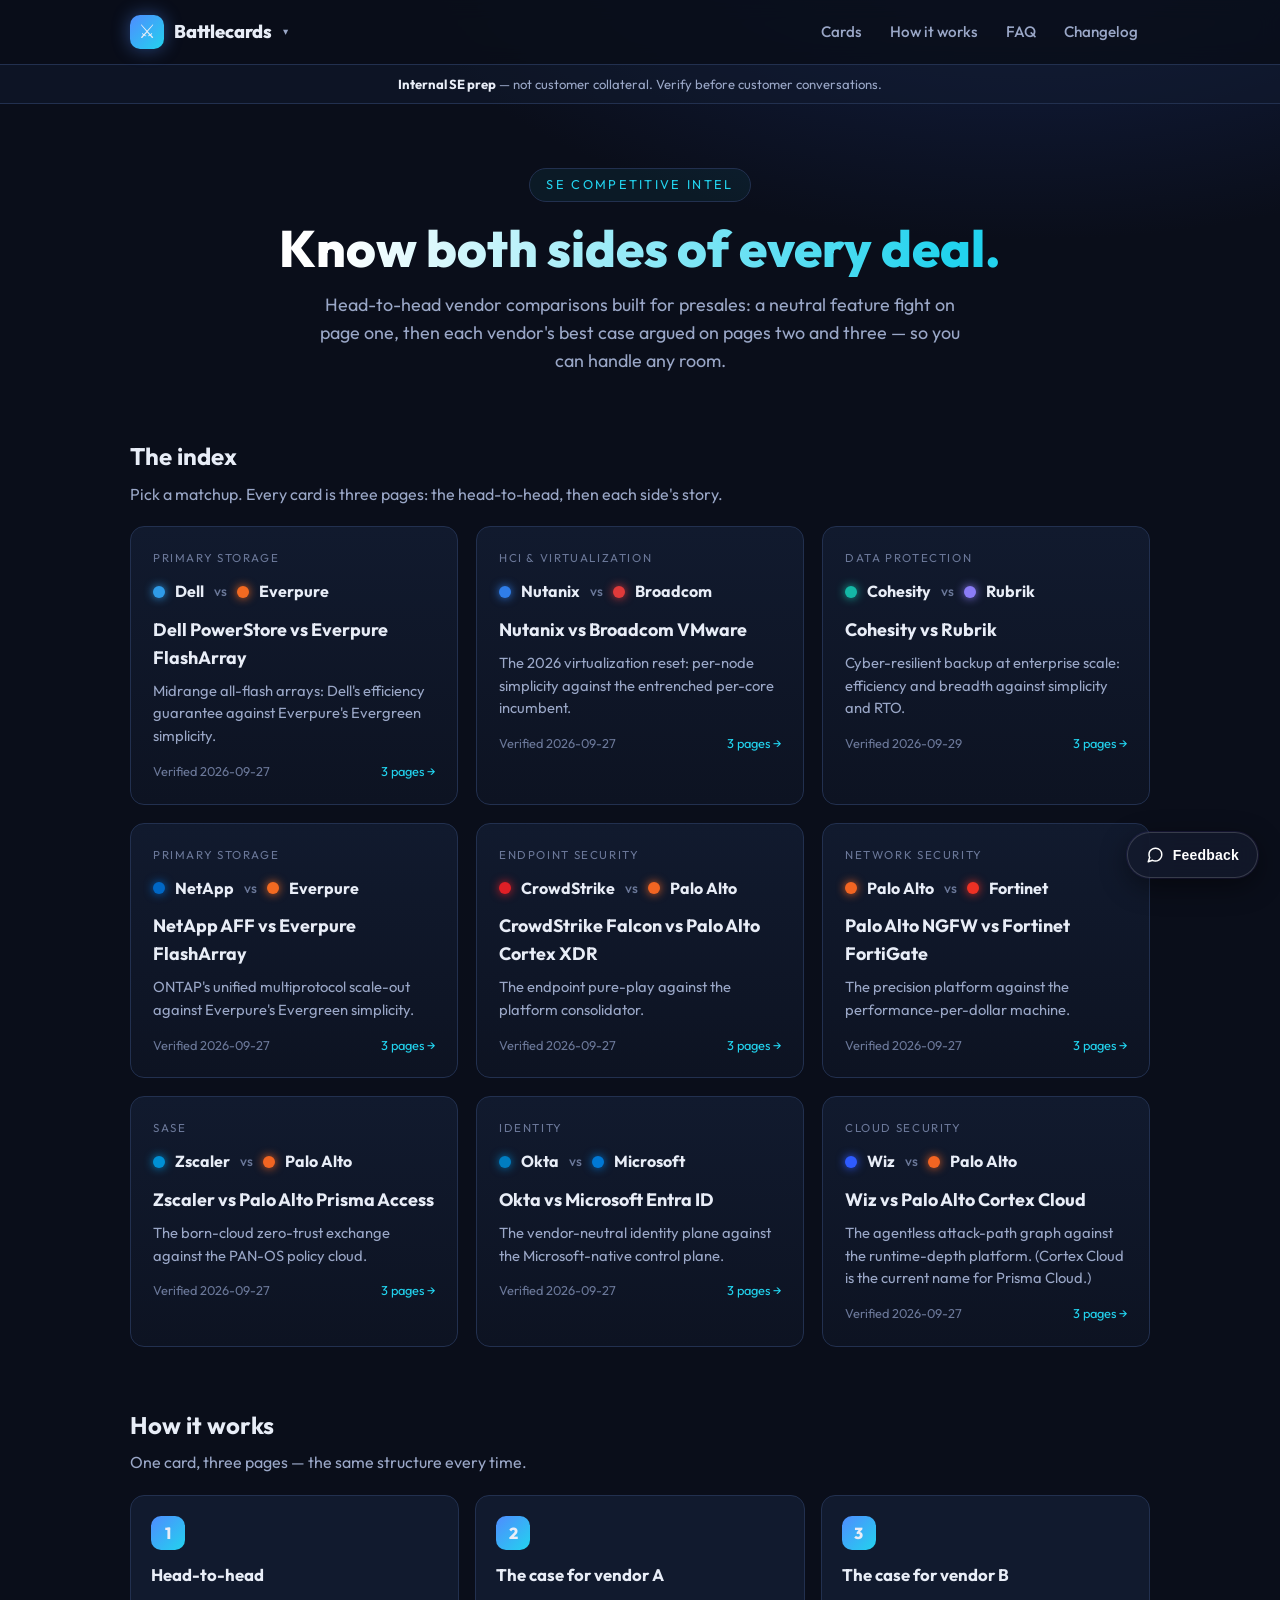
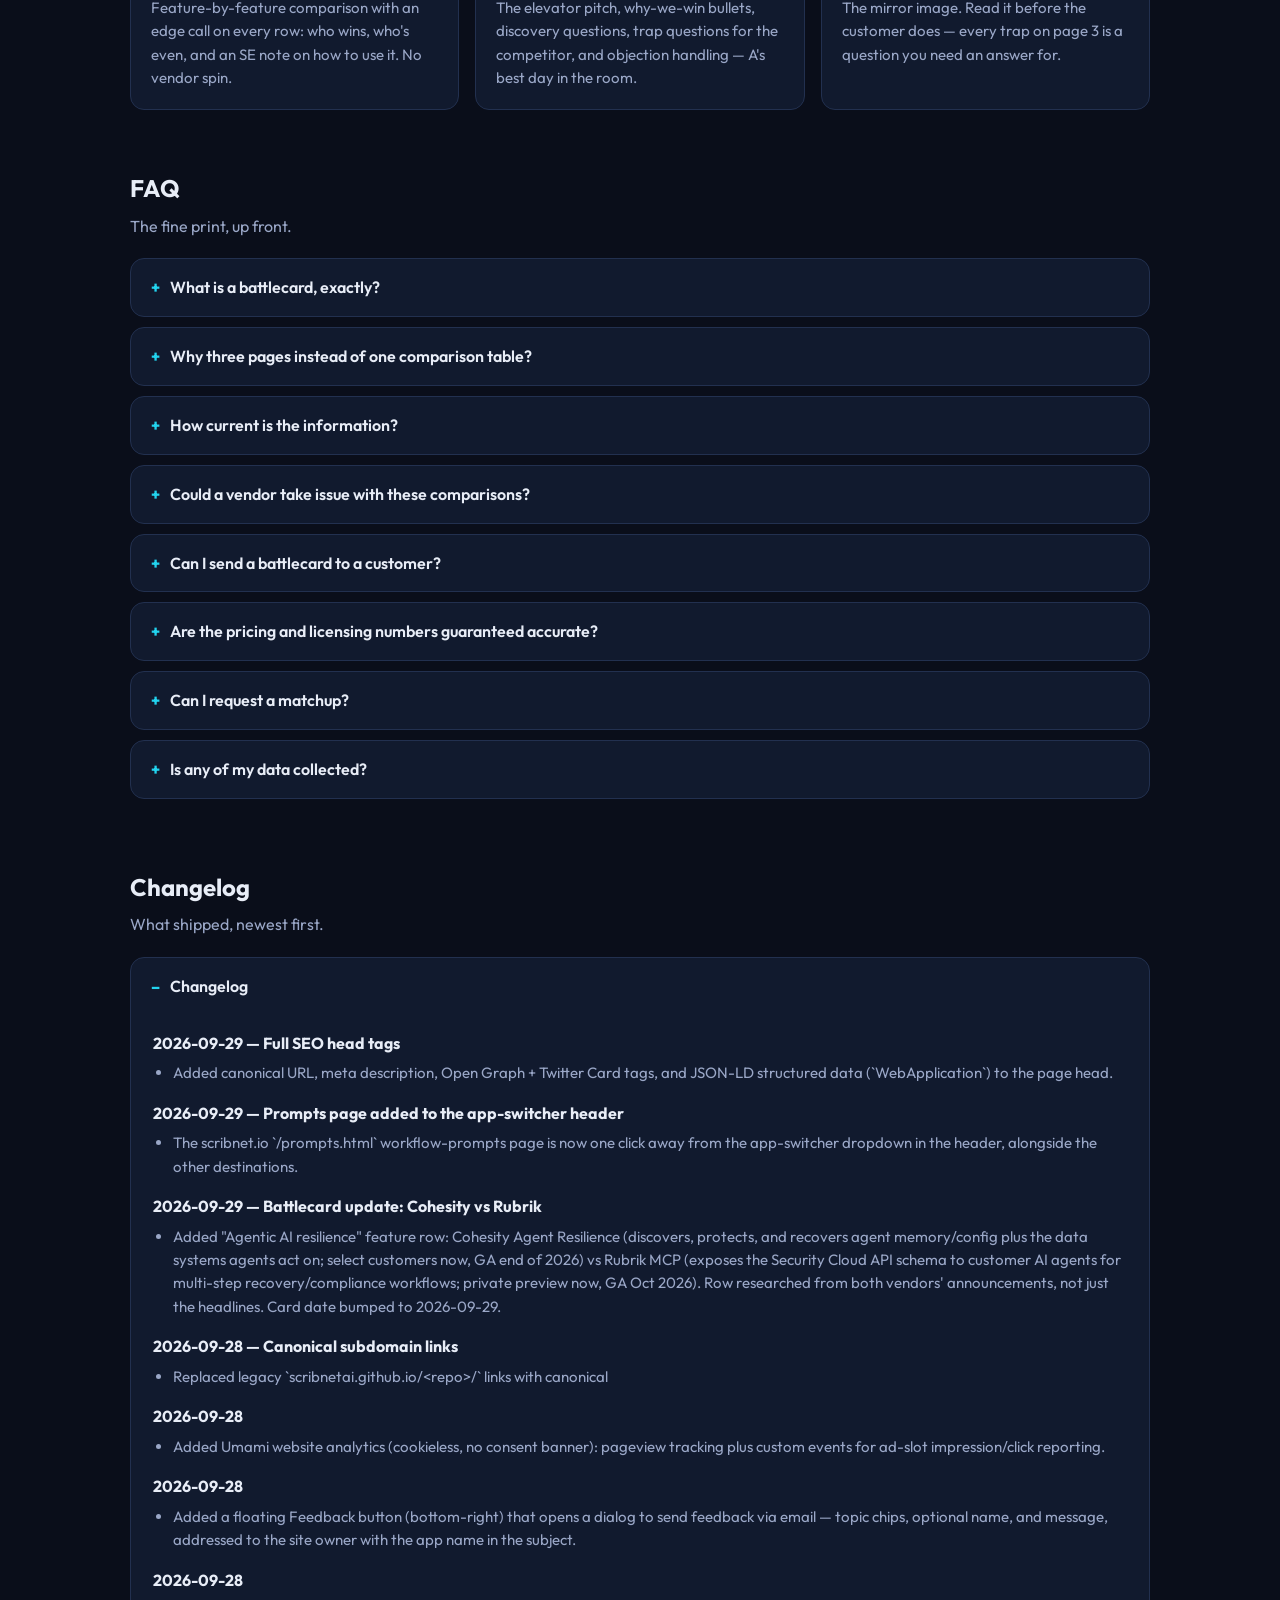
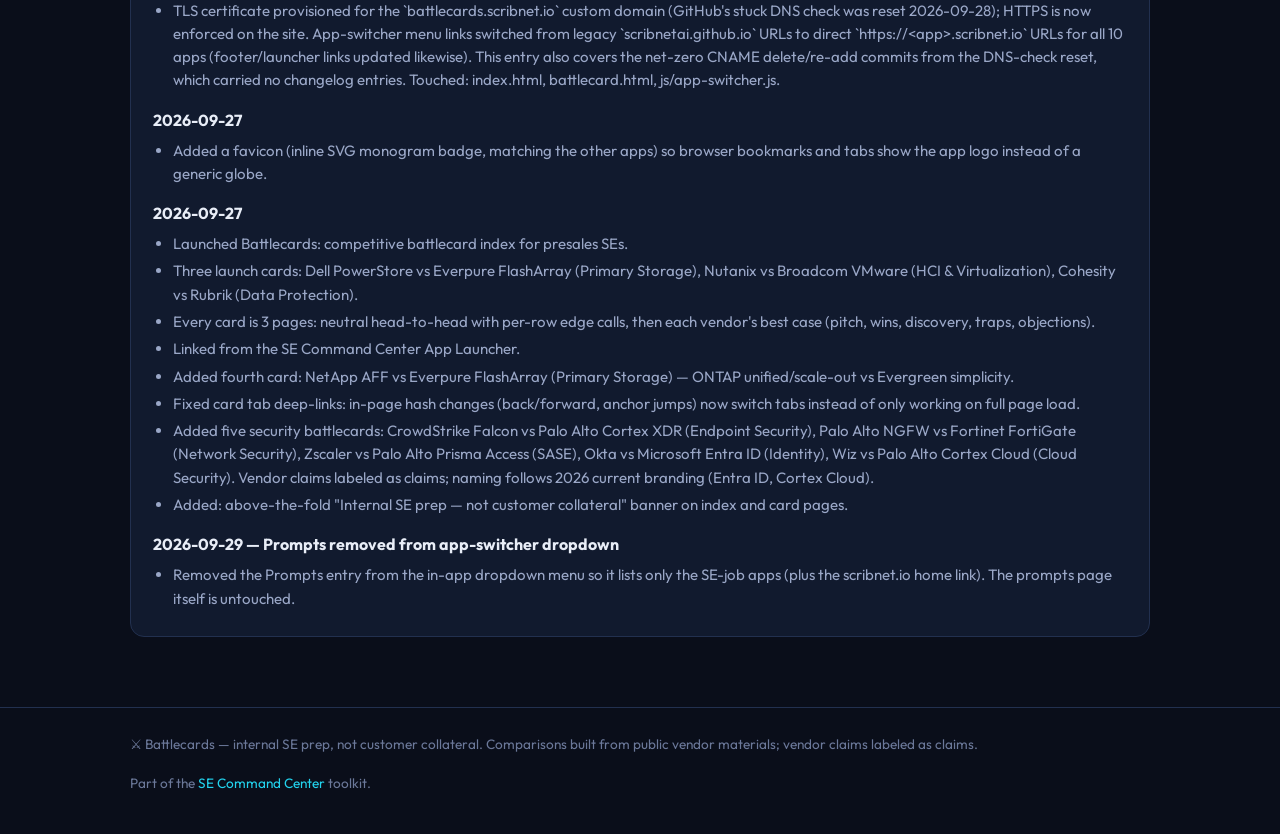
==== commit 99e39c3b: "Remove Prompts from app-switcher dropdown (SE-job apps only)" ====
--- a/index.html
+++ b/index.html
@@ -151,7 +151,7 @@
   </div>
 </footer>
 
-<script src="js/app-switcher.js?v=2"></script>
+<script src="js/app-switcher.js?v=3"></script>
 <script src="js/cards.js?v=3"></script>
 <script src="js/app.js?v=1"></script>
 <!-- ScribNet feedback widget: floating button + dialog, sends via user's email client (mailto). Self-contained: no external deps, no reliance on page CSS. -->
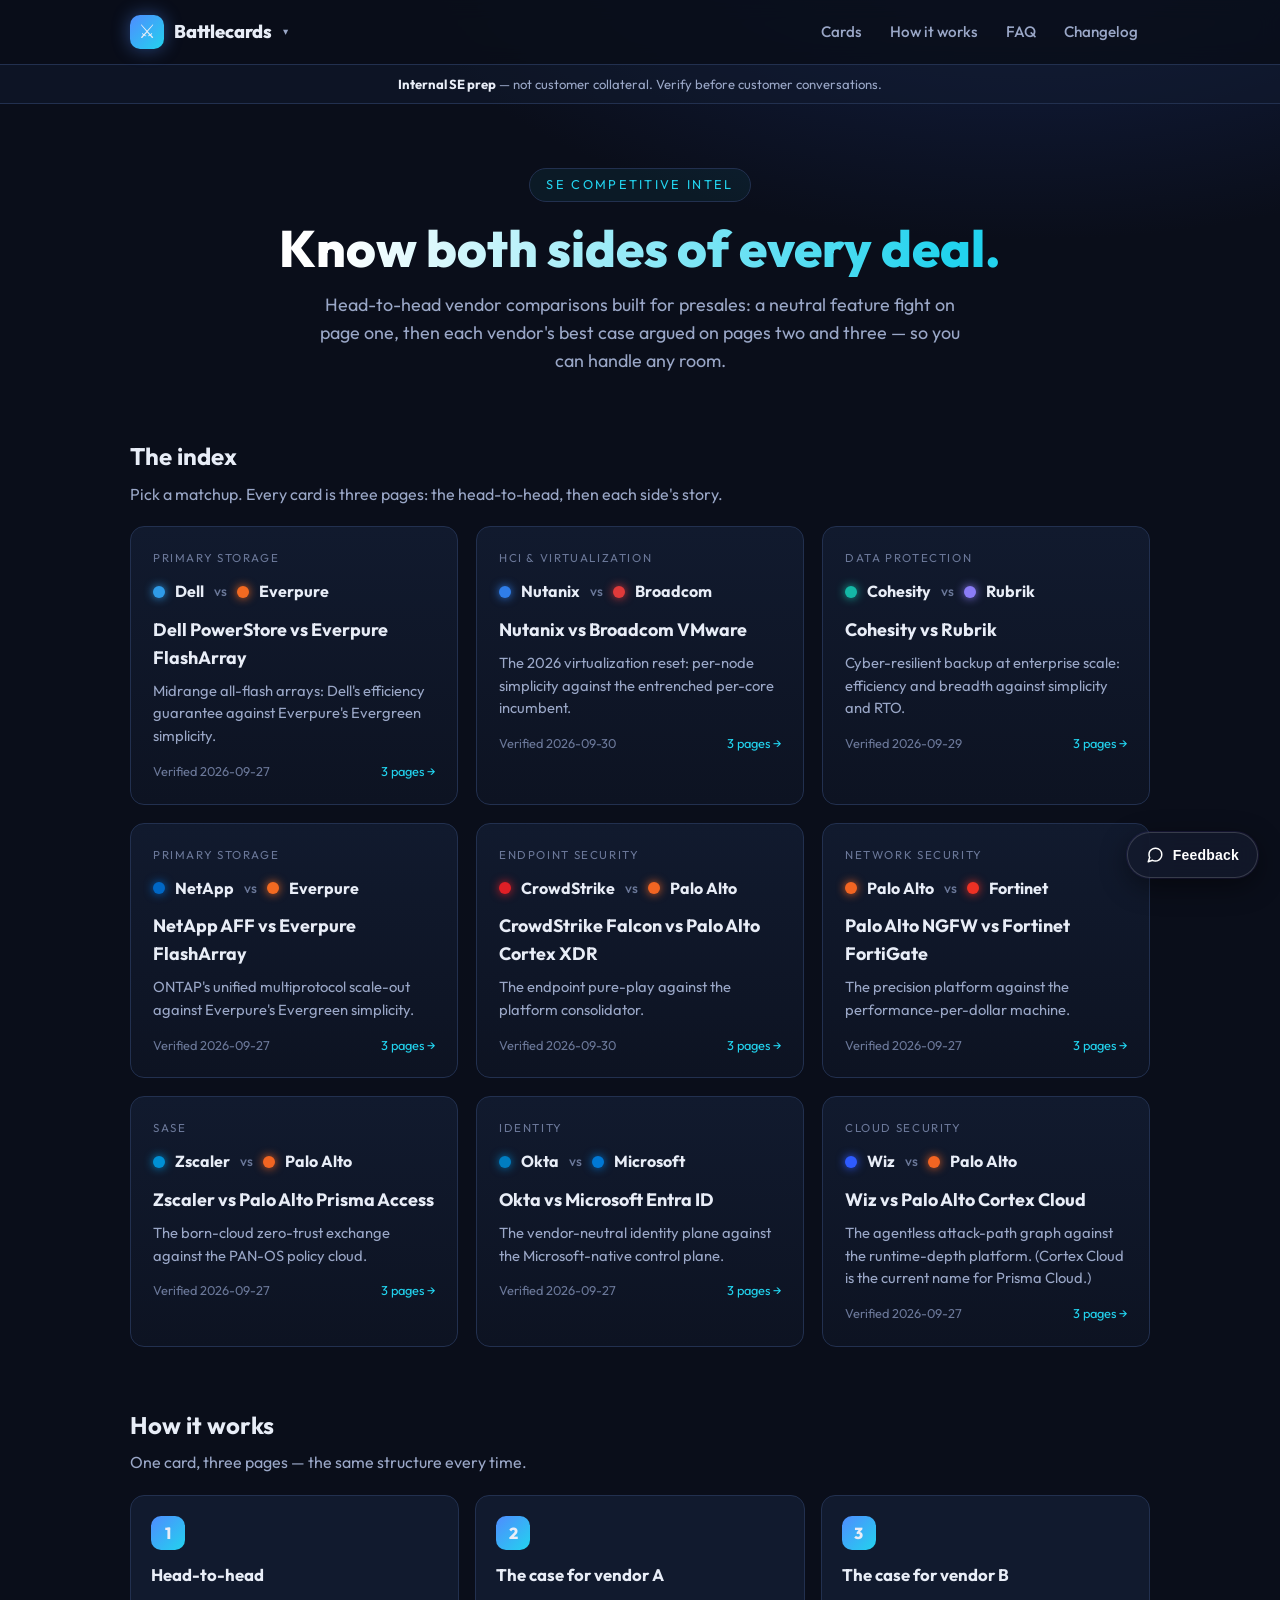
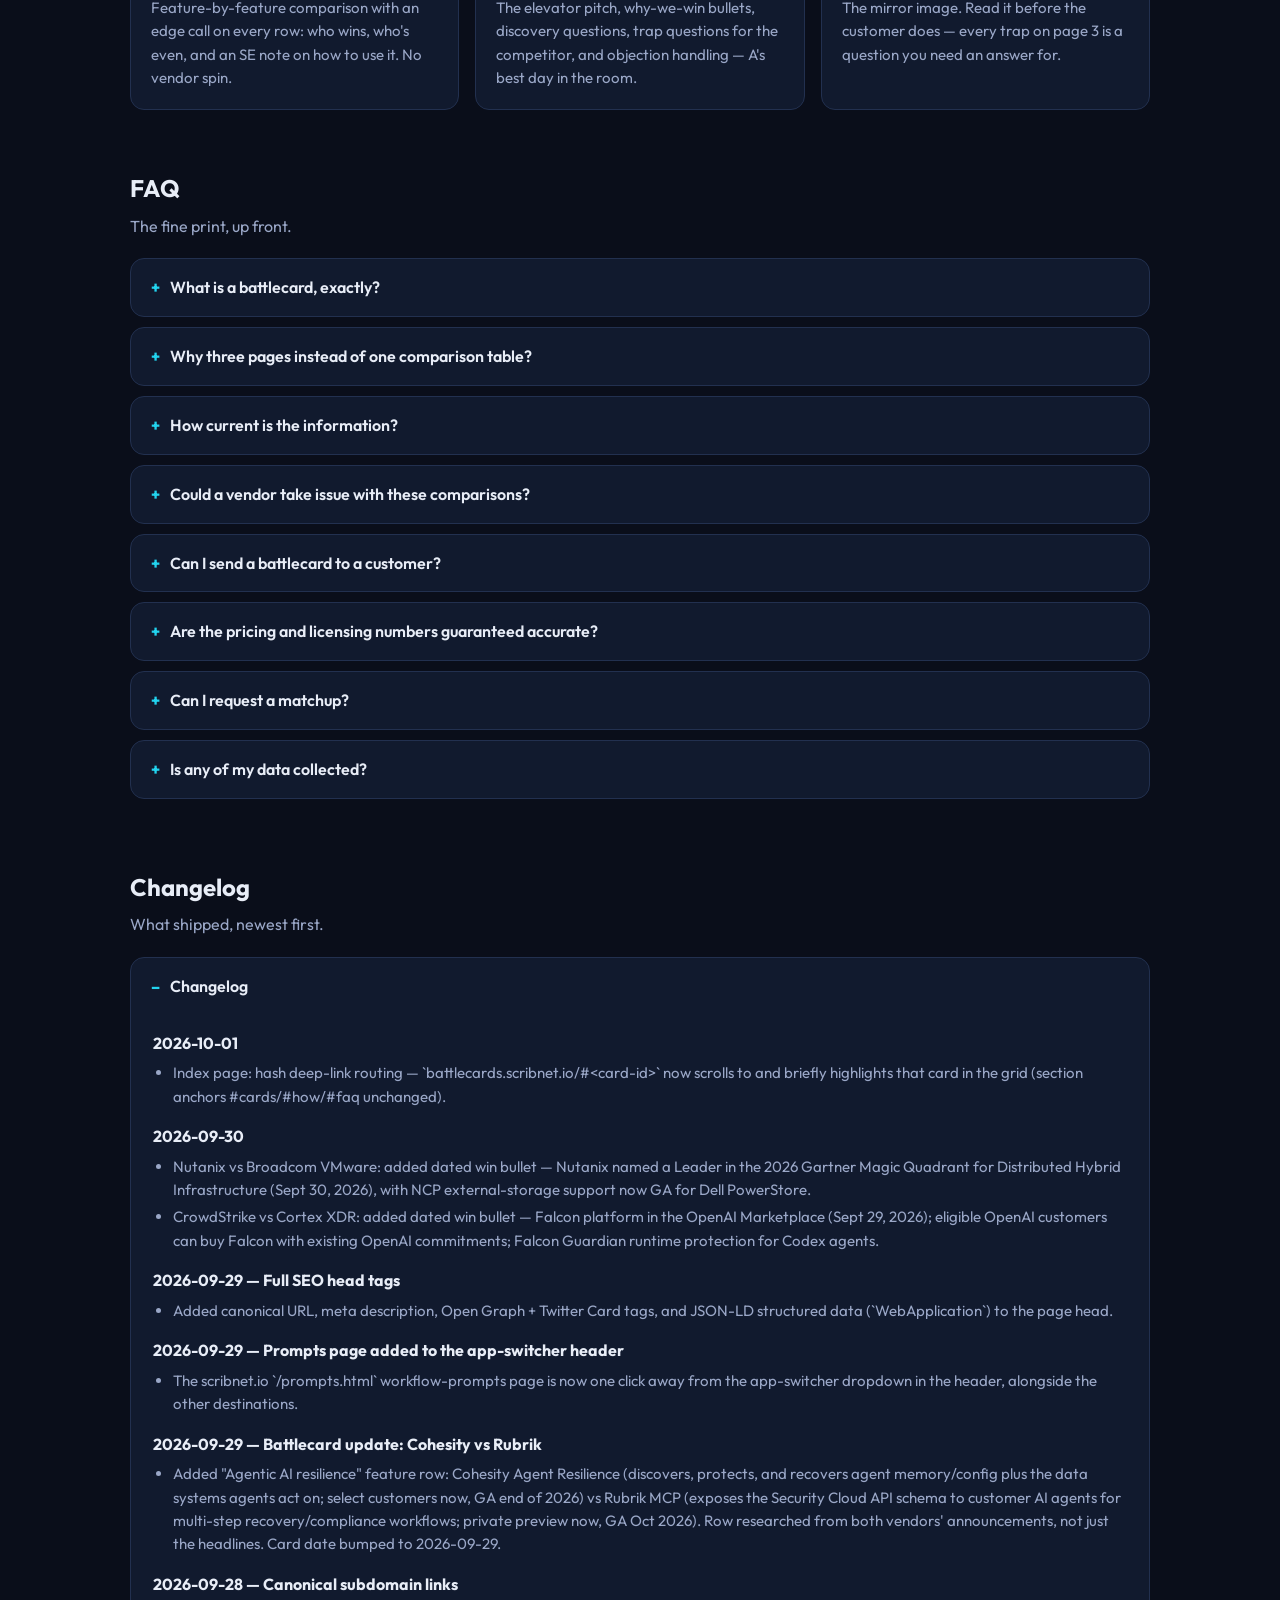
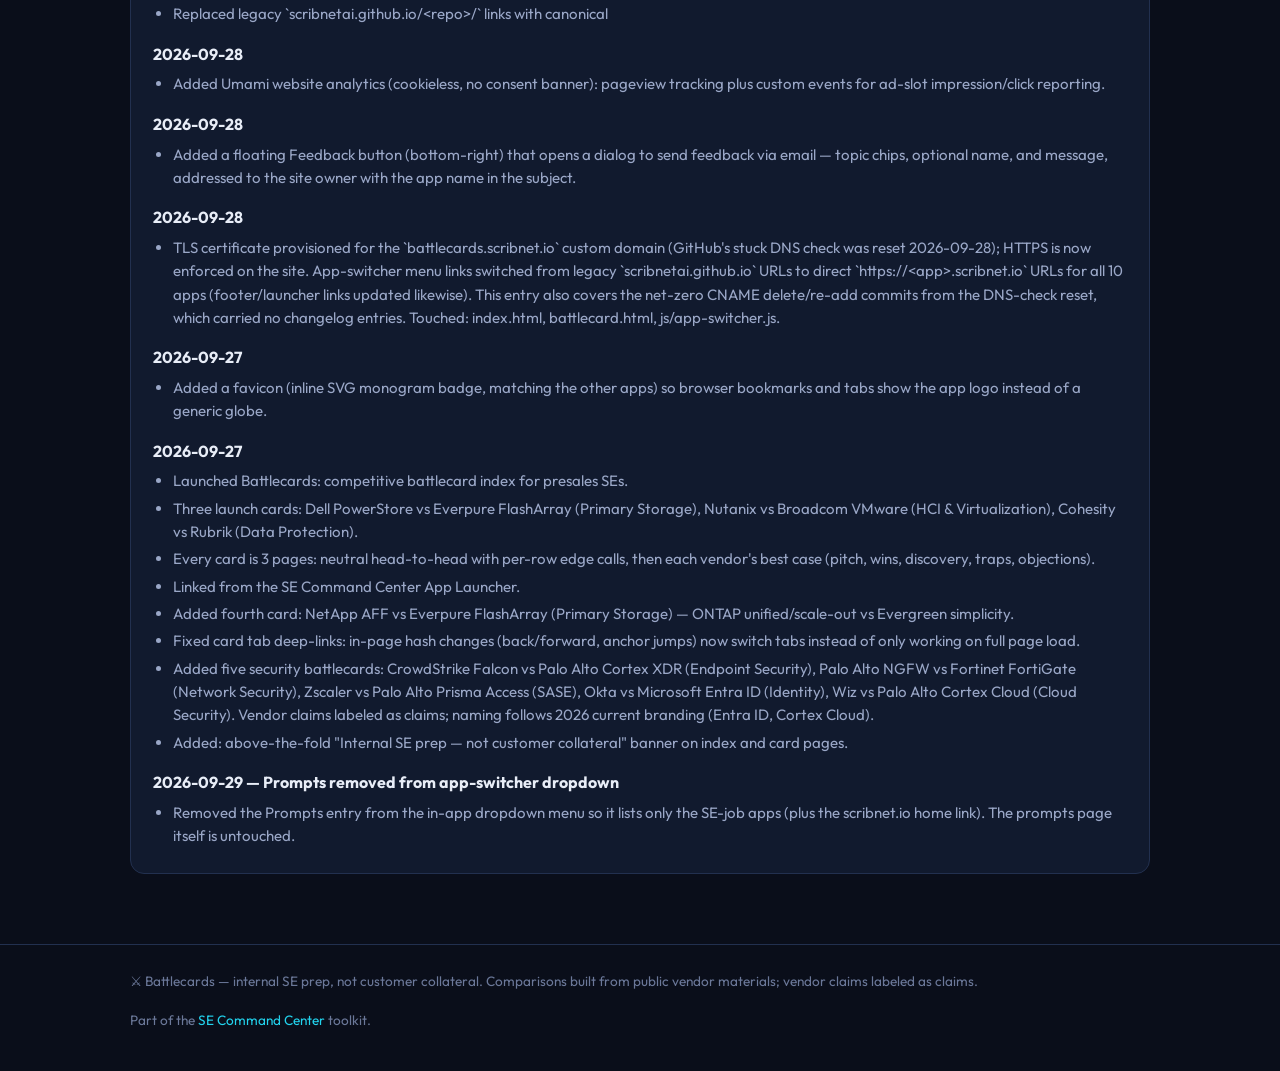
==== commit 83591555: "Index: hash deep-link routing (#card-id scrolls to + highlights card) - Card grid anchors now carry " ====
--- a/index.html
+++ b/index.html
@@ -4,7 +4,7 @@
 <meta charset="UTF-8">
 <meta name="viewport" content="width=device-width, initial-scale=1.0">
 <title>Battlecards — Know both sides of every deal</title>
-<link rel="stylesheet" href="styles.css?v=2">
+<link rel="stylesheet" href="styles.css?v=3">
 <!-- PWA: installable home-screen app -->
 <link rel="manifest" href="/manifest.webmanifest">
 <meta name="theme-color" content="#0a0e1a">
@@ -153,7 +153,7 @@
 
 <script src="js/app-switcher.js?v=3"></script>
 <script src="js/cards.js?v=3"></script>
-<script src="js/app.js?v=1"></script>
+<script src="js/app.js?v=2"></script>
 <!-- ScribNet feedback widget: floating button + dialog, sends via user's email client (mailto). Self-contained: no external deps, no reliance on page CSS. -->
 <style>
 .snkf-btn{position:fixed;right:22px;bottom:22px;z-index:9990;display:flex;align-items:center;gap:9px;
--- a/styles.css
+++ b/styles.css
@@ -238,3 +238,7 @@
 .brand-item .bi{font-size:1.05rem;line-height:1}
 .brand-item.is-current{color:var(--accent2);font-weight:700}
 .brand-item .cur{margin-left:auto;font-size:.7rem;color:var(--muted);font-weight:400}
+
+/* Hash deep-link highlight (js/app.js routeCardHash) */
+.bcard { outline: 2px solid transparent; outline-offset: 4px; transition: outline-color 1s ease; }
+.bcard.flash { outline-color: var(--accent); }
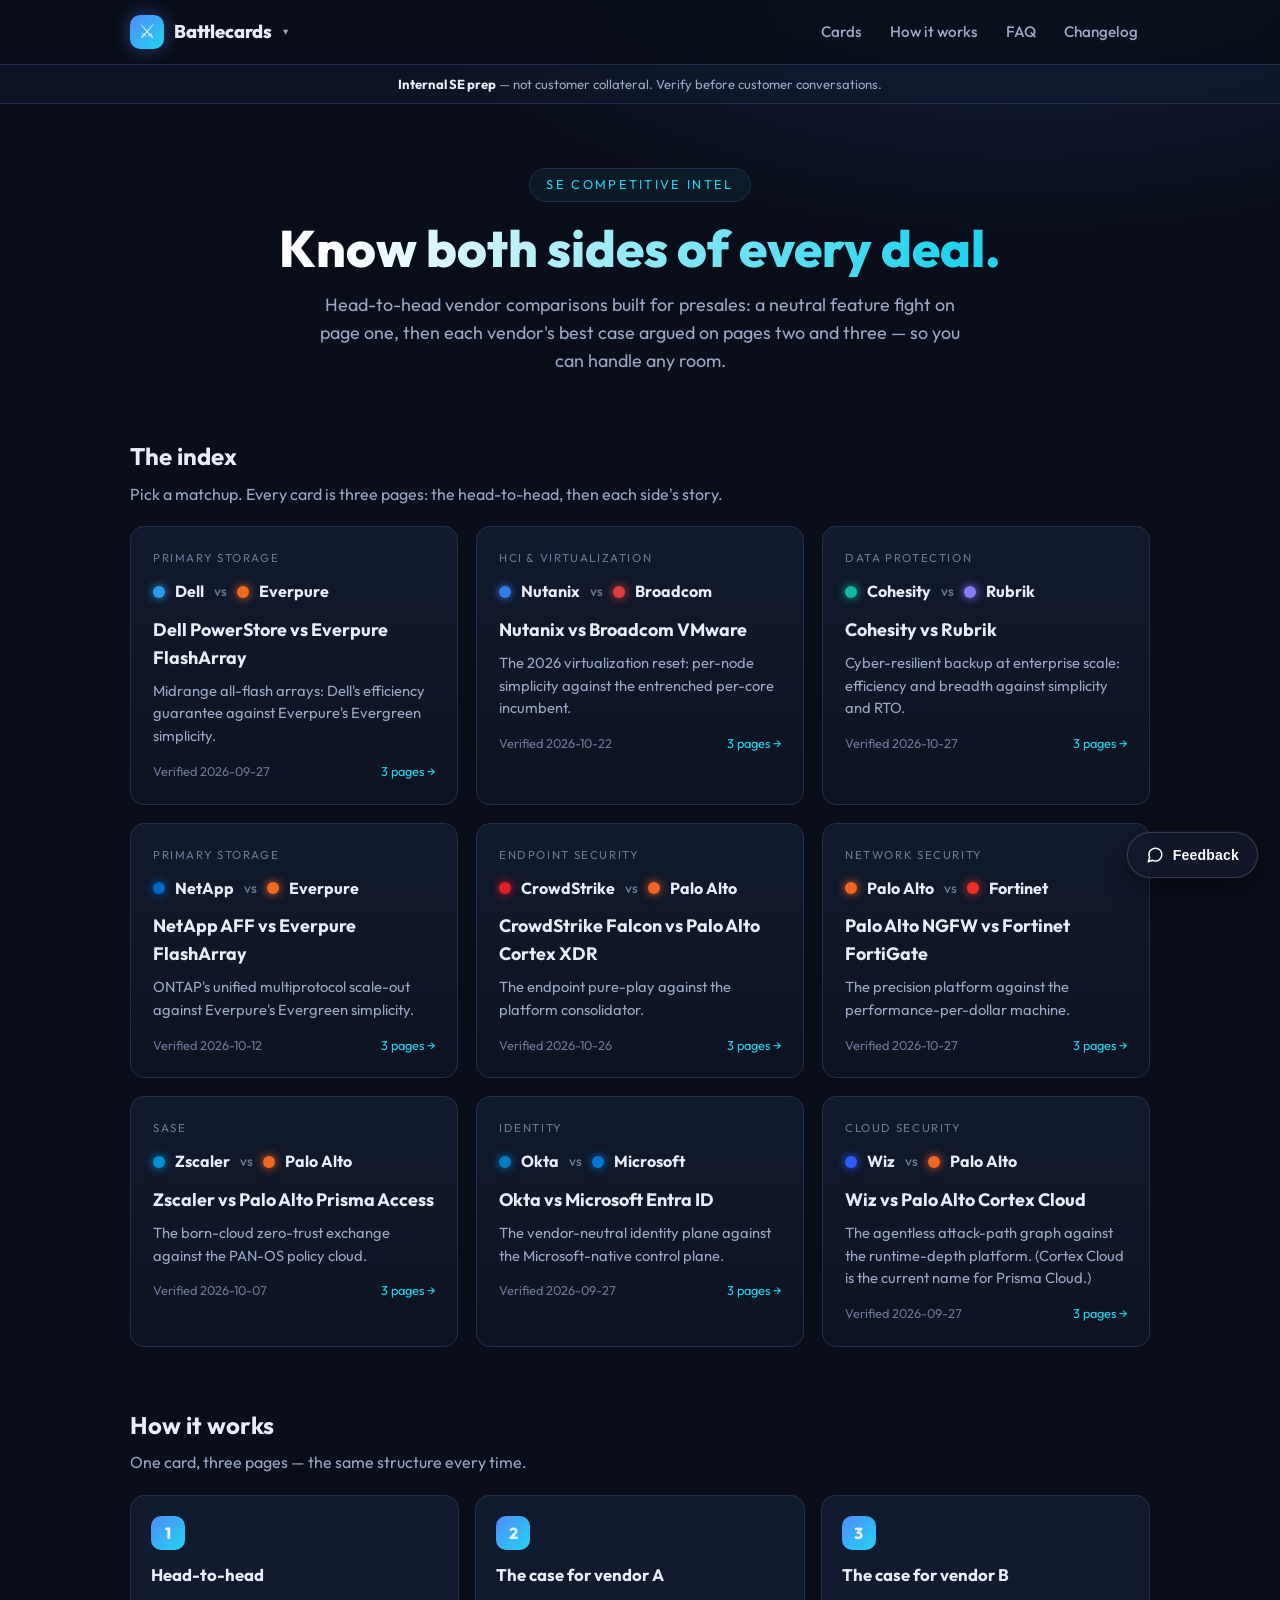
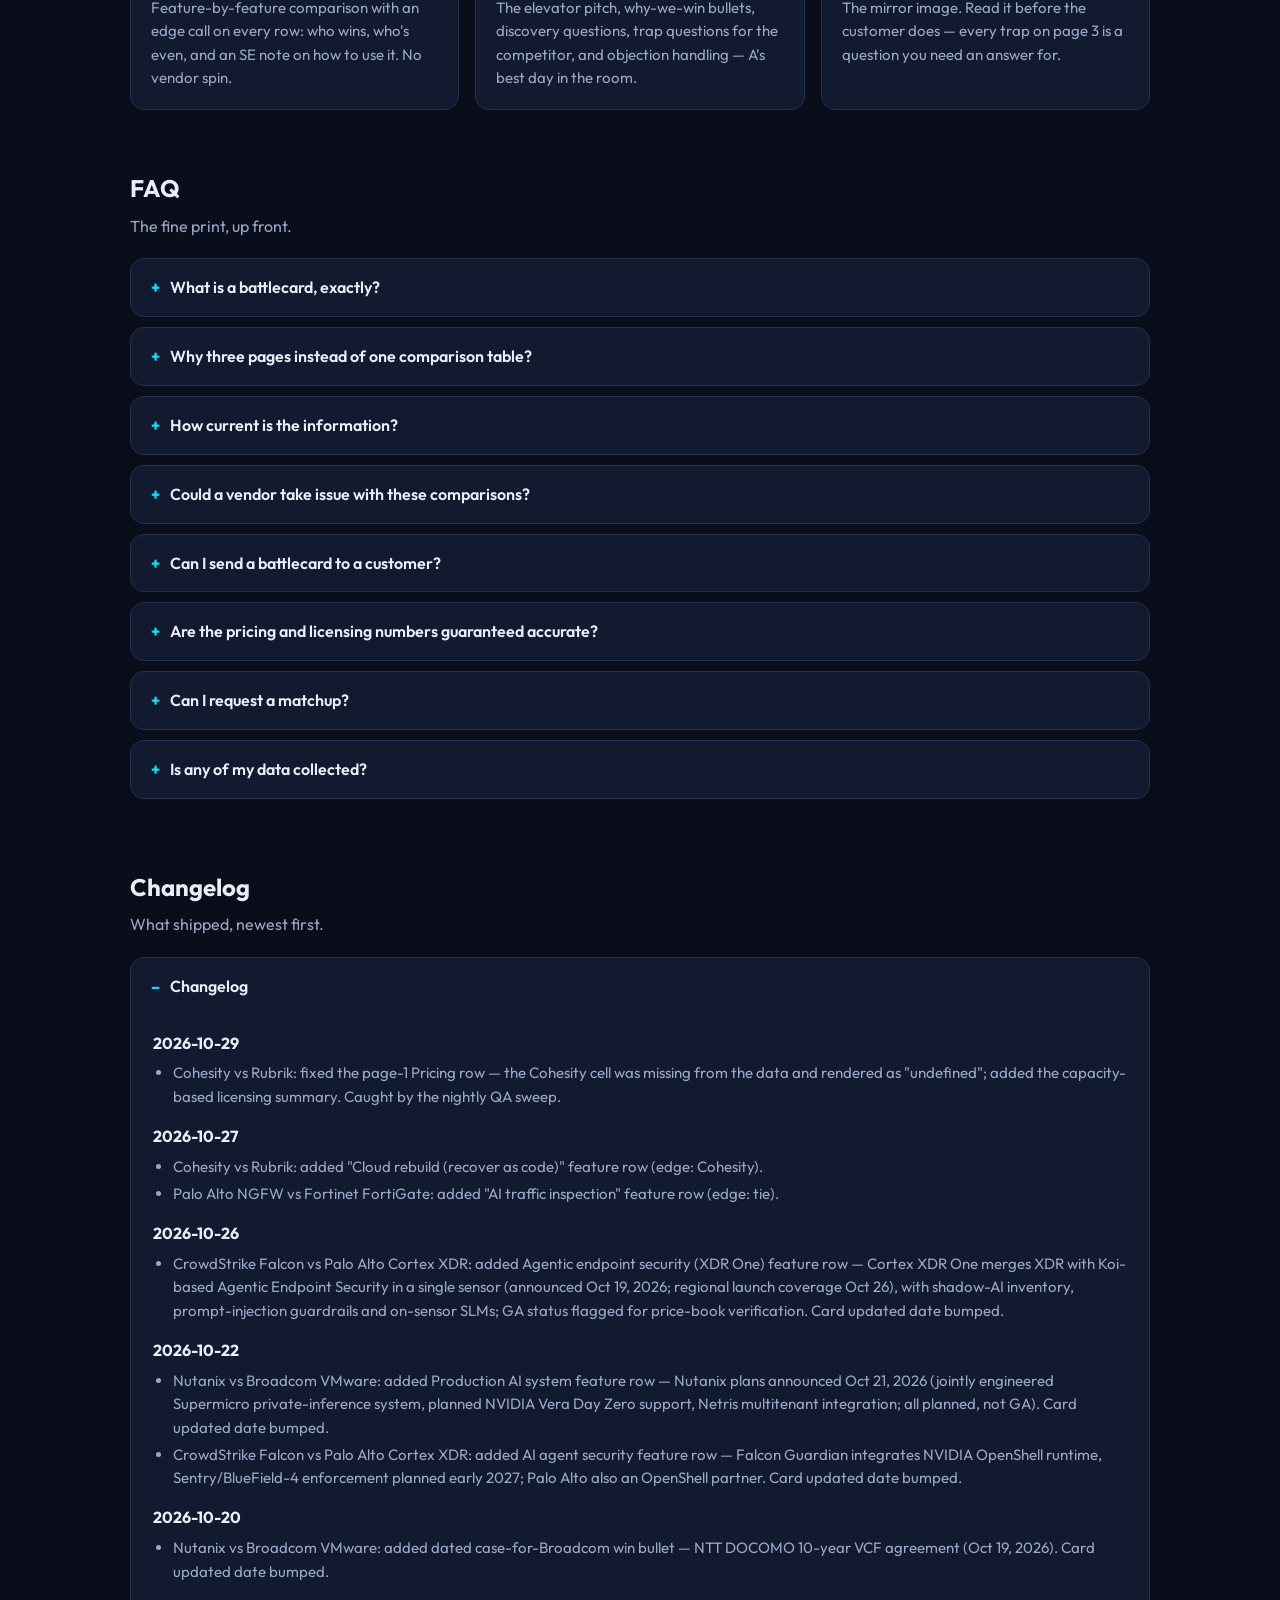
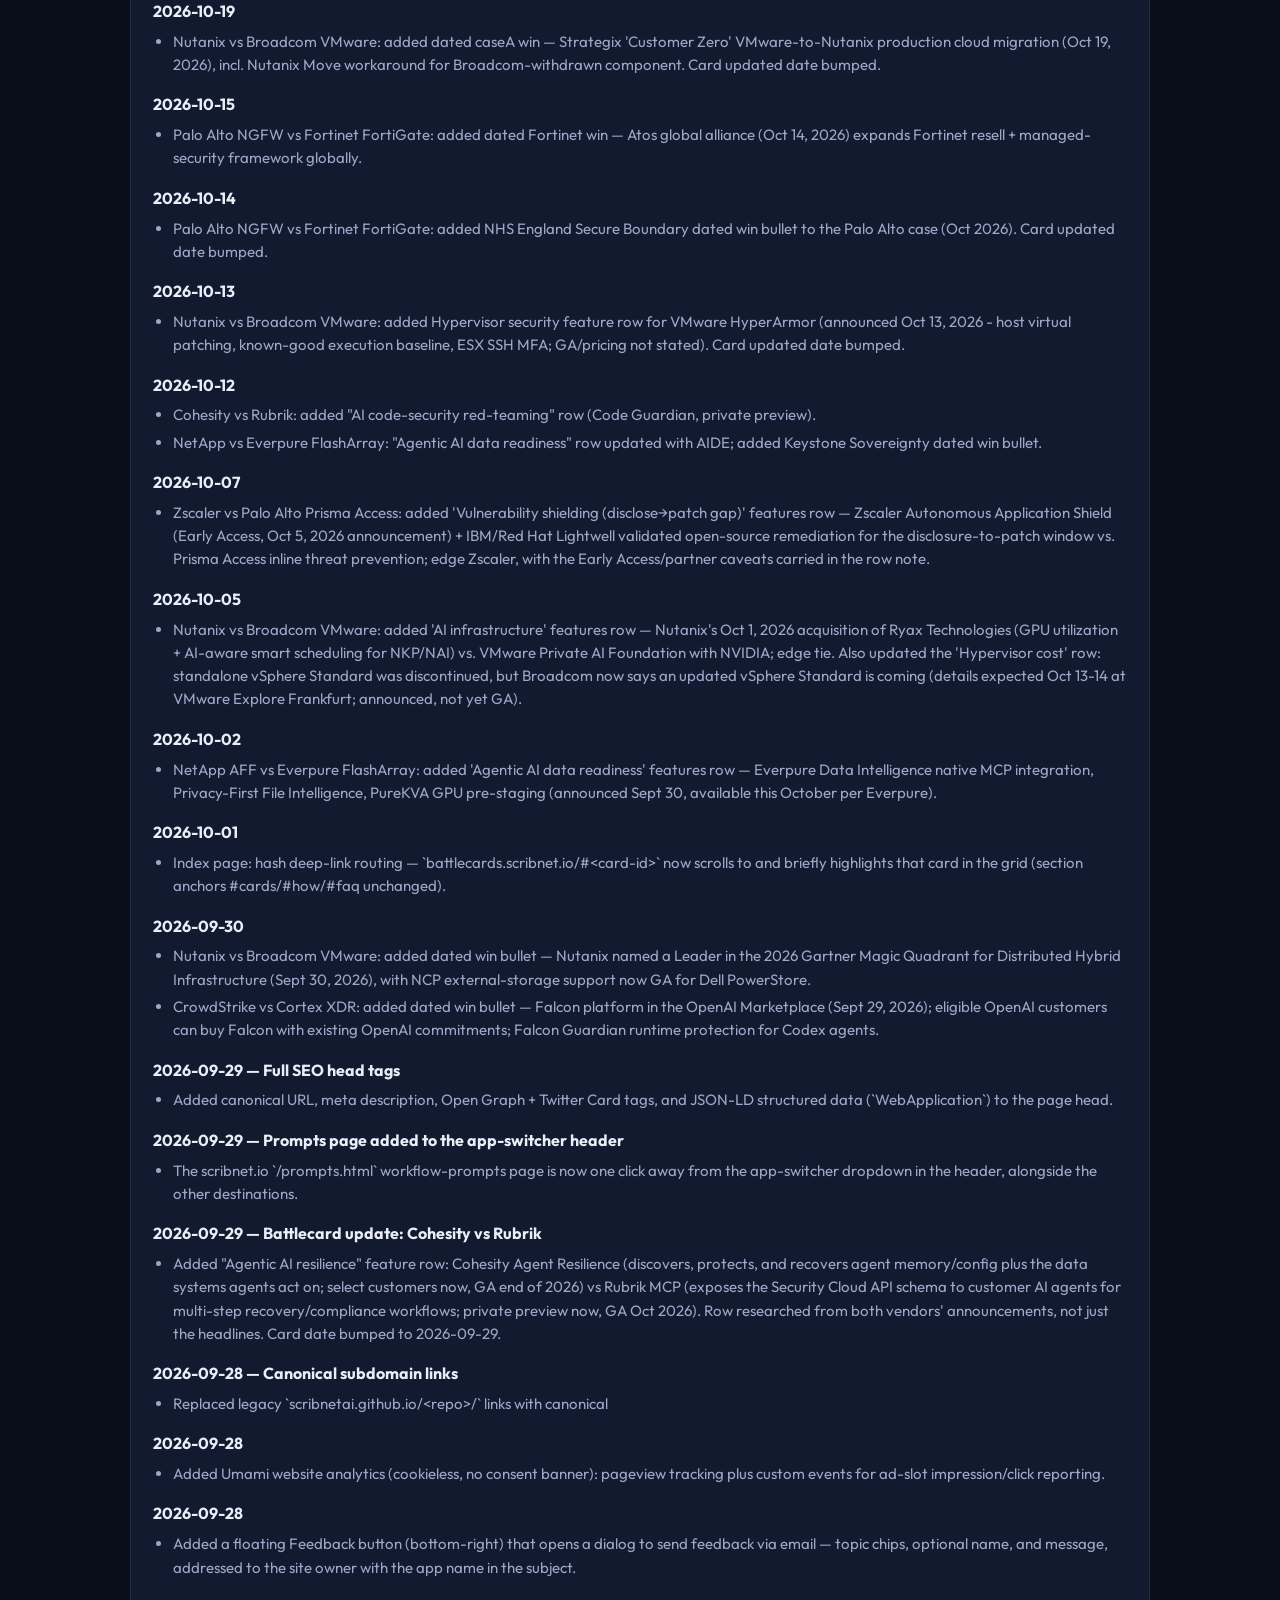
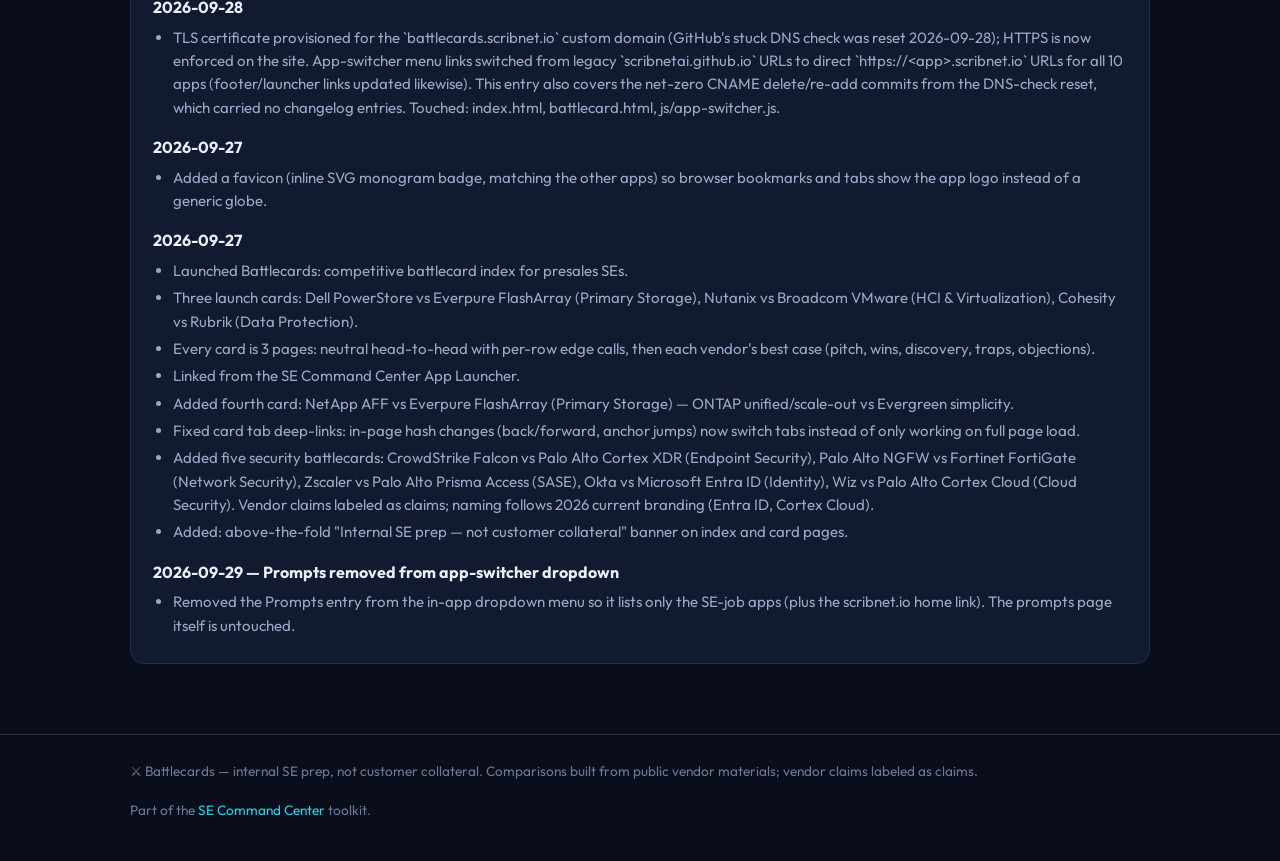
==== commit dea1756d: "Fix Cohesity vs Rubrik Pricing row: add missing Cohesity cell (rendered as "undefined"), bump cards." ====
--- a/index.html
+++ b/index.html
@@ -152,7 +152,7 @@
 </footer>
 
 <script src="js/app-switcher.js?v=3"></script>
-<script src="js/cards.js?v=3"></script>
+<script src="js/cards.js?v=4"></script>
 <script src="js/app.js?v=2"></script>
 <!-- ScribNet feedback widget: floating button + dialog, sends via user's email client (mailto). Self-contained: no external deps, no reliance on page CSS. -->
 <style>
